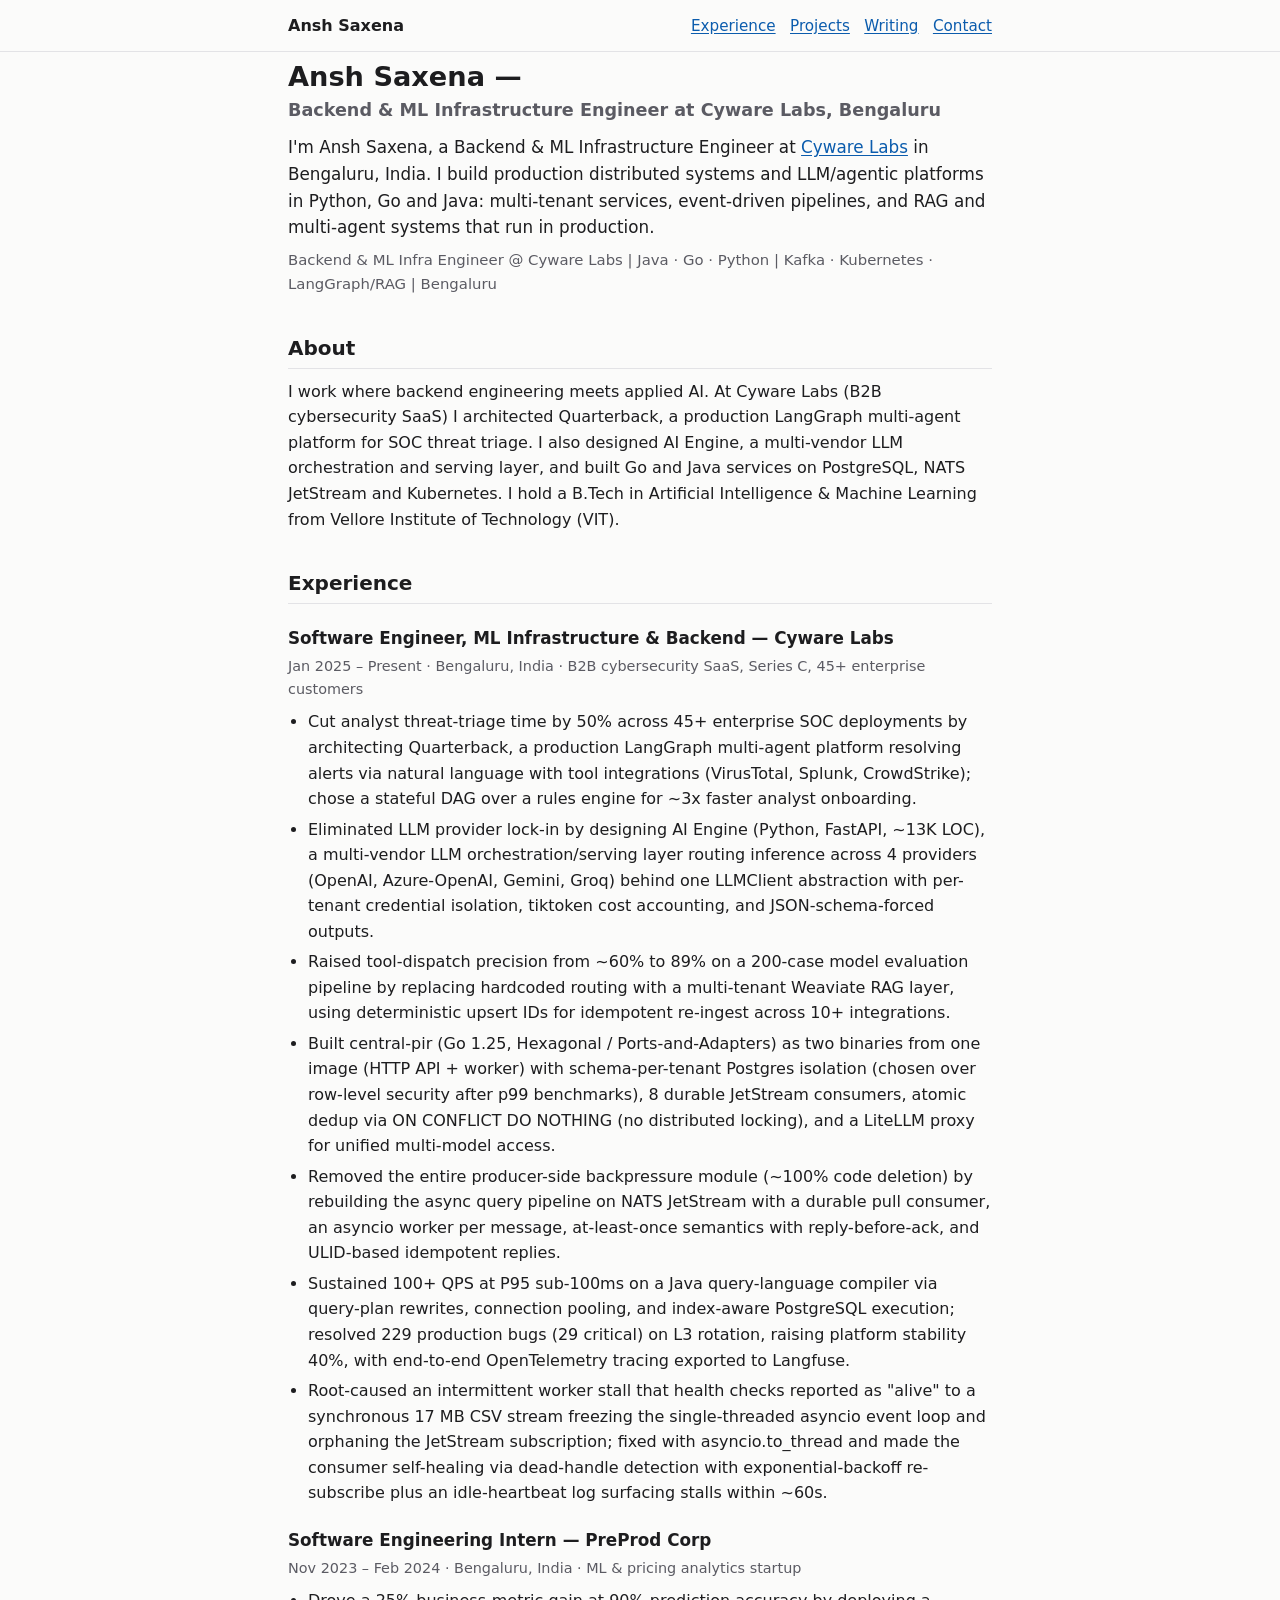
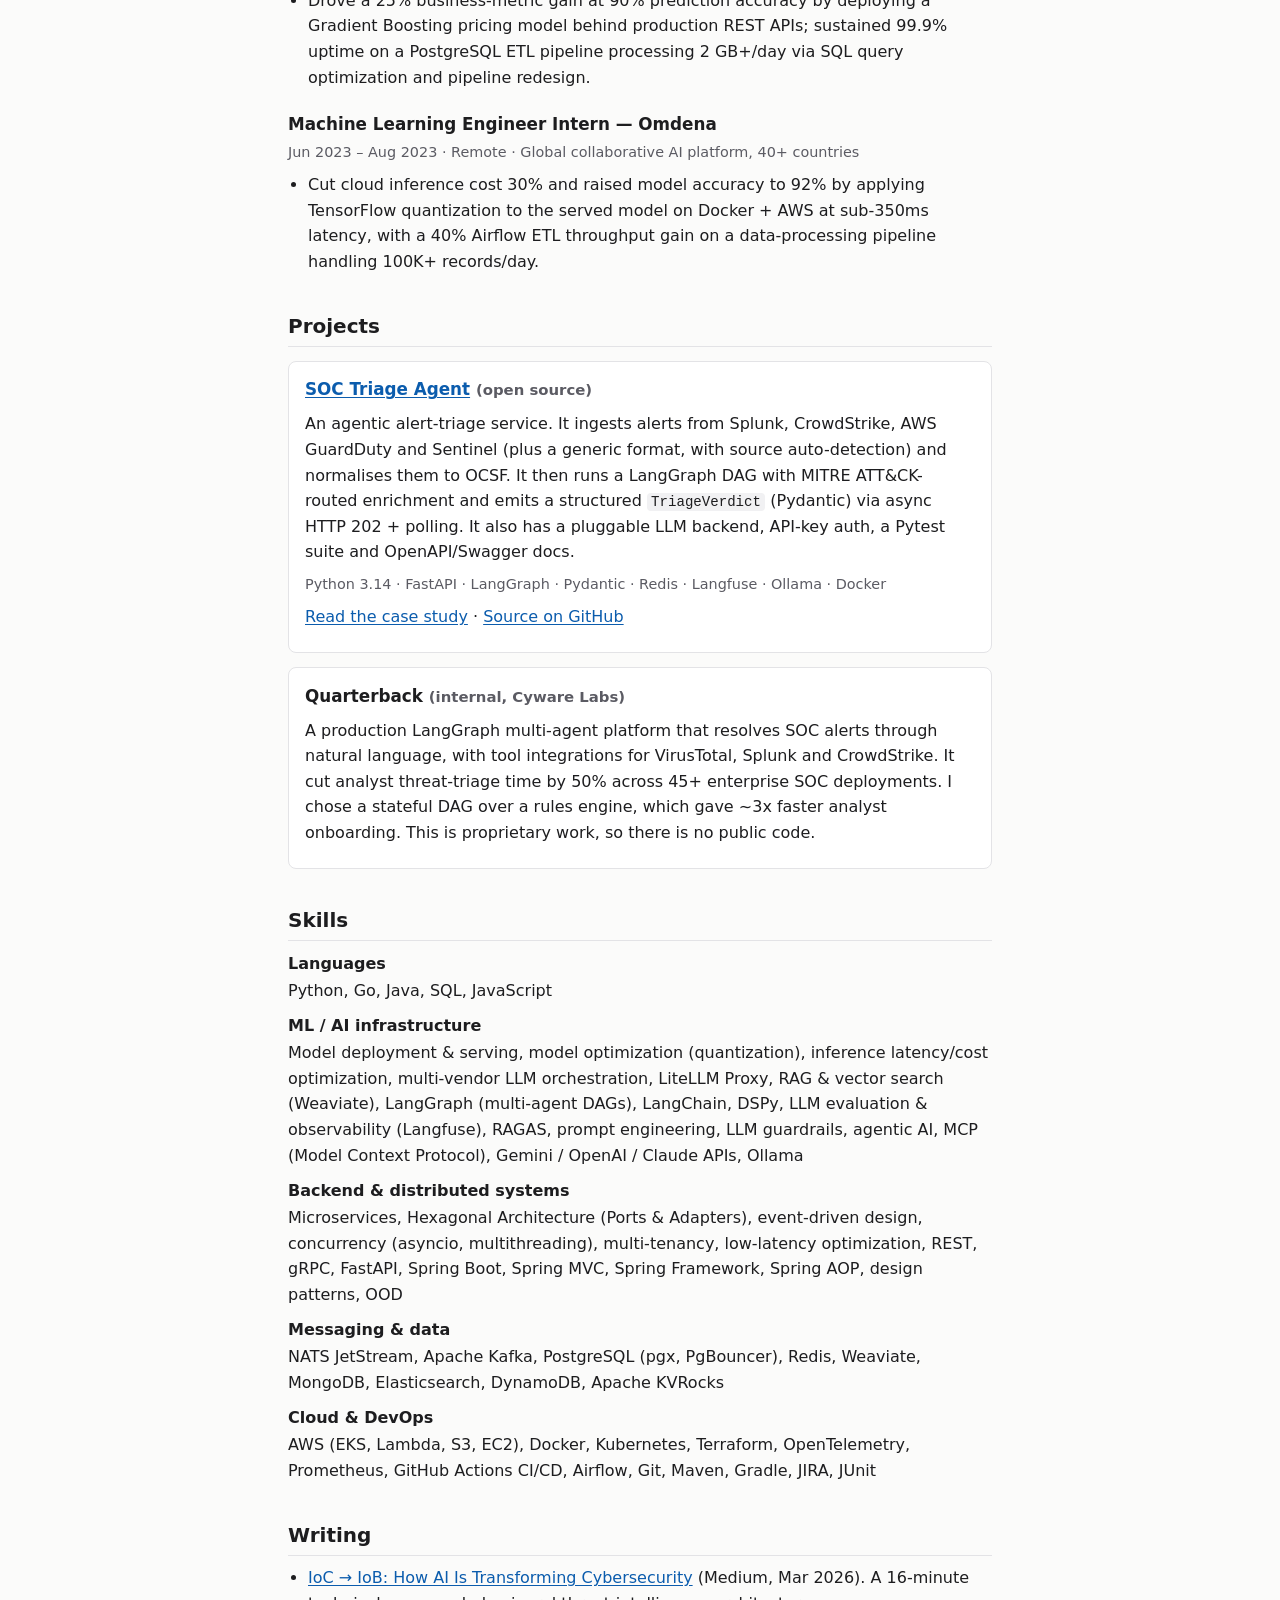
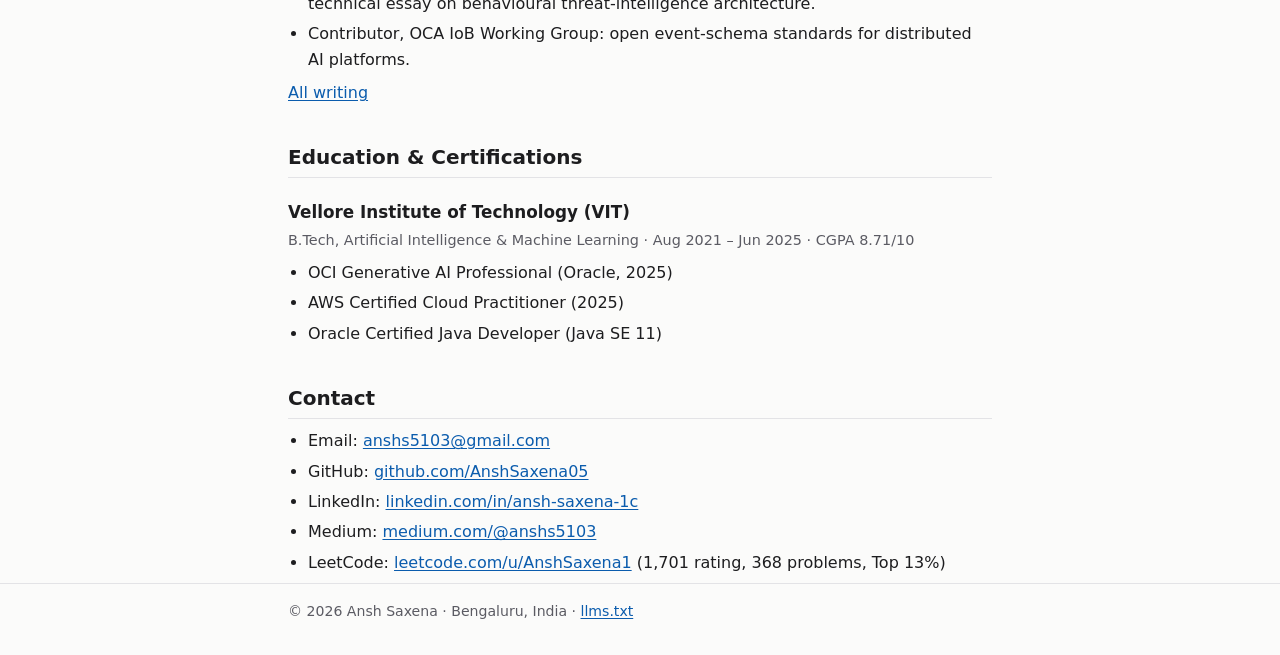
==== index.html @ 64d9f342 "Initial personal site Static site for https://anshsaxena05.github.io (no build step).  Co-Authored-B" ====
<!doctype html>
<html lang="en">
<head>
<meta charset="utf-8">
<meta name="viewport" content="width=device-width, initial-scale=1">
<title>Ansh Saxena — Backend &amp; ML Infrastructure Engineer at Cyware Labs, Bengaluru</title>
<meta name="description" content="Ansh Saxena is a Backend &amp; ML Infrastructure Engineer at Cyware Labs in Bengaluru, India, building LangGraph multi-agent systems, LLM orchestration and distributed backends in Python, Go and Java.">
<meta name="author" content="Ansh Saxena">
<link rel="canonical" href="https://anshsaxena05.github.io/">
<link rel="icon" href="favicon.svg" type="image/svg+xml">
<link rel="stylesheet" href="style.css">
<meta property="og:type" content="profile">
<meta property="og:site_name" content="Ansh Saxena">
<meta property="og:title" content="Ansh Saxena — Backend &amp; ML Infrastructure Engineer at Cyware Labs, Bengaluru">
<meta property="og:description" content="Backend &amp; ML Infra Engineer @ Cyware Labs | Java · Go · Python | Kafka · Kubernetes · LangGraph/RAG | Bengaluru">
<meta property="og:url" content="https://anshsaxena05.github.io/">
<meta property="og:locale" content="en_IN">
<meta property="profile:first_name" content="Ansh">
<meta property="profile:last_name" content="Saxena">
<meta name="twitter:card" content="summary">
<meta name="twitter:title" content="Ansh Saxena — Backend &amp; ML Infrastructure Engineer at Cyware Labs, Bengaluru">
<meta name="twitter:description" content="Backend &amp; ML Infra Engineer @ Cyware Labs | Java · Go · Python | Kafka · Kubernetes · LangGraph/RAG | Bengaluru">
<script type="application/ld+json">
{
  "@context": "https://schema.org",
  "@type": "Person",
  "@id": "https://anshsaxena05.github.io/#person",
  "name": "Ansh Saxena",
  "givenName": "Ansh",
  "familyName": "Saxena",
  "jobTitle": "Software Engineer, ML Infrastructure & Backend",
  "description": "Backend & ML Infra Engineer @ Cyware Labs | Java · Go · Python | Kafka · Kubernetes · LangGraph/RAG | Bengaluru",
  "worksFor": {
    "@type": "Organization",
    "name": "Cyware Labs",
    "url": "https://cyware.com"
  },
  "address": {
    "@type": "PostalAddress",
    "addressLocality": "Bengaluru",
    "addressCountry": "IN"
  },
  "alumniOf": {
    "@type": "CollegeOrUniversity",
    "name": "Vellore Institute of Technology"
  },
  "url": "https://anshsaxena05.github.io/",
  "email": "mailto:anshs5103@gmail.com",
  "knowsAbout": [
    "Backend engineering",
    "Distributed systems",
    "ML infrastructure",
    "LLM orchestration",
    "LangGraph",
    "LangChain",
    "Retrieval-augmented generation (RAG)",
    "Weaviate",
    "Multi-agent systems",
    "Python",
    "Go",
    "Java",
    "FastAPI",
    "Spring Boot",
    "Apache Kafka",
    "NATS JetStream",
    "PostgreSQL",
    "Redis",
    "Kubernetes",
    "AWS",
    "OpenTelemetry"
  ],
  "sameAs": [
    "https://github.com/AnshSaxena05",
    "https://www.linkedin.com/in/ansh-saxena-1c",
    "https://medium.com/@anshs5103",
    "https://leetcode.com/u/AnshSaxena1/"
  ]
}
</script>
</head>
<body>
<header class="site"><div class="wrap">
  <a class="home" href="./">Ansh Saxena</a>
  <nav><a href="#experience">Experience</a><a href="#projects">Projects</a><a href="writing/">Writing</a><a href="#contact">Contact</a></nav>
</div></header>
<main class="wrap">

<h1>Ansh Saxena — <span class="role">Backend &amp; ML Infrastructure Engineer at Cyware Labs, Bengaluru</span></h1>
<p class="lede">I'm Ansh Saxena, a Backend &amp; ML Infrastructure Engineer at <a href="https://cyware.com">Cyware Labs</a> in Bengaluru, India. I build production distributed systems and LLM/agentic platforms in Python, Go and Java: multi-tenant services, event-driven pipelines, and RAG and multi-agent systems that run in production.</p>
<p class="tag">Backend &amp; ML Infra Engineer @ Cyware Labs | Java · Go · Python | Kafka · Kubernetes · LangGraph/RAG | Bengaluru</p>

<section id="about">
<h2>About</h2>
<p>I work where backend engineering meets applied AI. At Cyware Labs (B2B cybersecurity SaaS) I architected Quarterback, a production LangGraph multi-agent platform for SOC threat triage. I also designed AI Engine, a multi-vendor LLM orchestration and serving layer, and built Go and Java services on PostgreSQL, NATS JetStream and Kubernetes. I hold a B.Tech in Artificial Intelligence &amp; Machine Learning from Vellore Institute of Technology (VIT).</p>
</section>

<section id="experience">
<h2>Experience</h2>

<h3>Software Engineer, ML Infrastructure &amp; Backend — Cyware Labs</h3>
<p class="meta">Jan 2025 – Present · Bengaluru, India · B2B cybersecurity SaaS, Series C, 45+ enterprise customers</p>
<ul>
<li>Cut analyst threat-triage time by 50% across 45+ enterprise SOC deployments by architecting Quarterback, a production LangGraph multi-agent platform resolving alerts via natural language with tool integrations (VirusTotal, Splunk, CrowdStrike); chose a stateful DAG over a rules engine for ~3x faster analyst onboarding.</li>
<li>Eliminated LLM provider lock-in by designing AI Engine (Python, FastAPI, ~13K LOC), a multi-vendor LLM orchestration/serving layer routing inference across 4 providers (OpenAI, Azure-OpenAI, Gemini, Groq) behind one LLMClient abstraction with per-tenant credential isolation, tiktoken cost accounting, and JSON-schema-forced outputs.</li>
<li>Raised tool-dispatch precision from ~60% to 89% on a 200-case model evaluation pipeline by replacing hardcoded routing with a multi-tenant Weaviate RAG layer, using deterministic upsert IDs for idempotent re-ingest across 10+ integrations.</li>
<li>Built central-pir (Go 1.25, Hexagonal / Ports-and-Adapters) as two binaries from one image (HTTP API + worker) with schema-per-tenant Postgres isolation (chosen over row-level security after p99 benchmarks), 8 durable JetStream consumers, atomic dedup via ON CONFLICT DO NOTHING (no distributed locking), and a LiteLLM proxy for unified multi-model access.</li>
<li>Removed the entire producer-side backpressure module (~100% code deletion) by rebuilding the async query pipeline on NATS JetStream with a durable pull consumer, an asyncio worker per message, at-least-once semantics with reply-before-ack, and ULID-based idempotent replies.</li>
<li>Sustained 100+ QPS at P95 sub-100ms on a Java query-language compiler via query-plan rewrites, connection pooling, and index-aware PostgreSQL execution; resolved 229 production bugs (29 critical) on L3 rotation, raising platform stability 40%, with end-to-end OpenTelemetry tracing exported to Langfuse.</li>
<li>Root-caused an intermittent worker stall that health checks reported as "alive" to a synchronous 17 MB CSV stream freezing the single-threaded asyncio event loop and orphaning the JetStream subscription; fixed with asyncio.to_thread and made the consumer self-healing via dead-handle detection with exponential-backoff re-subscribe plus an idle-heartbeat log surfacing stalls within ~60s.</li>
</ul>

<h3>Software Engineering Intern — PreProd Corp</h3>
<p class="meta">Nov 2023 – Feb 2024 · Bengaluru, India · ML &amp; pricing analytics startup</p>
<ul>
<li>Drove a 25% business-metric gain at 90% prediction accuracy by deploying a Gradient Boosting pricing model behind production REST APIs; sustained 99.9% uptime on a PostgreSQL ETL pipeline processing 2 GB+/day via SQL query optimization and pipeline redesign.</li>
</ul>

<h3>Machine Learning Engineer Intern — Omdena</h3>
<p class="meta">Jun 2023 – Aug 2023 · Remote · Global collaborative AI platform, 40+ countries</p>
<ul>
<li>Cut cloud inference cost 30% and raised model accuracy to 92% by applying TensorFlow quantization to the served model on Docker + AWS at sub-350ms latency, with a 40% Airflow ETL throughput gain on a data-processing pipeline handling 100K+ records/day.</li>
</ul>
</section>

<section id="projects">
<h2>Projects</h2>

<div class="card">
<h3><a href="projects/soc-triage-agent.html">SOC Triage Agent</a> <span class="tag">(open source)</span></h3>
<p>An agentic alert-triage service. It ingests alerts from Splunk, CrowdStrike, AWS GuardDuty and Sentinel (plus a generic format, with source auto-detection) and normalises them to OCSF. It then runs a LangGraph DAG with MITRE ATT&amp;CK-routed enrichment and emits a structured <code>TriageVerdict</code> (Pydantic) via async HTTP 202 + polling. It also has a pluggable LLM backend, API-key auth, a Pytest suite and OpenAPI/Swagger docs.</p>
<p class="meta">Python 3.14 · FastAPI · LangGraph · Pydantic · Redis · Langfuse · Ollama · Docker</p>
<p><a href="projects/soc-triage-agent.html">Read the case study</a> · <a href="https://github.com/AnshSaxena05/cyberSecurity_alert_triage">Source on GitHub</a></p>
</div>

<div class="card">
<h3>Quarterback <span class="tag">(internal, Cyware Labs)</span></h3>
<p>A production LangGraph multi-agent platform that resolves SOC alerts through natural language, with tool integrations for VirusTotal, Splunk and CrowdStrike. It cut analyst threat-triage time by 50% across 45+ enterprise SOC deployments. I chose a stateful DAG over a rules engine, which gave ~3x faster analyst onboarding. This is proprietary work, so there is no public code.</p>
</div>
</section>

<section id="skills">
<h2>Skills</h2>
<dl class="skills">
<dt>Languages</dt><dd>Python, Go, Java, SQL, JavaScript</dd>
<dt>ML / AI infrastructure</dt><dd>Model deployment &amp; serving, model optimization (quantization), inference latency/cost optimization, multi-vendor LLM orchestration, LiteLLM Proxy, RAG &amp; vector search (Weaviate), LangGraph (multi-agent DAGs), LangChain, DSPy, LLM evaluation &amp; observability (Langfuse), RAGAS, prompt engineering, LLM guardrails, agentic AI, MCP (Model Context Protocol), Gemini / OpenAI / Claude APIs, Ollama</dd>
<dt>Backend &amp; distributed systems</dt><dd>Microservices, Hexagonal Architecture (Ports &amp; Adapters), event-driven design, concurrency (asyncio, multithreading), multi-tenancy, low-latency optimization, REST, gRPC, FastAPI, Spring Boot, Spring MVC, Spring Framework, Spring AOP, design patterns, OOD</dd>
<dt>Messaging &amp; data</dt><dd>NATS JetStream, Apache Kafka, PostgreSQL (pgx, PgBouncer), Redis, Weaviate, MongoDB, Elasticsearch, DynamoDB, Apache KVRocks</dd>
<dt>Cloud &amp; DevOps</dt><dd>AWS (EKS, Lambda, S3, EC2), Docker, Kubernetes, Terraform, OpenTelemetry, Prometheus, GitHub Actions CI/CD, Airflow, Git, Maven, Gradle, JIRA, JUnit</dd>
</dl>
</section>

<section id="writing">
<h2>Writing</h2>
<ul>
<li><a href="https://medium.com/@anshs5103">IoC → IoB: How AI Is Transforming Cybersecurity</a> (Medium, Mar 2026). A 16-minute technical essay on behavioural threat-intelligence architecture.</li>
<li>Contributor, OCA IoB Working Group: open event-schema standards for distributed AI platforms.</li>
</ul>
<p><a href="writing/">All writing</a></p>
</section>

<section id="education">
<h2>Education &amp; Certifications</h2>
<h3>Vellore Institute of Technology (VIT)</h3>
<p class="meta">B.Tech, Artificial Intelligence &amp; Machine Learning · Aug 2021 – Jun 2025 · CGPA 8.71/10</p>
<ul>
<li>OCI Generative AI Professional (Oracle, 2025)</li>
<li>AWS Certified Cloud Practitioner (2025)</li>
<li>Oracle Certified Java Developer (Java SE 11)</li>
</ul>
</section>

<section id="contact">
<h2>Contact</h2>
<ul>
<li>Email: <a href="mailto:anshs5103@gmail.com">anshs5103@gmail.com</a></li>
<li>GitHub: <a href="https://github.com/AnshSaxena05" rel="me">github.com/AnshSaxena05</a></li>
<li>LinkedIn: <a href="https://www.linkedin.com/in/ansh-saxena-1c" rel="me">linkedin.com/in/ansh-saxena-1c</a></li>
<li>Medium: <a href="https://medium.com/@anshs5103" rel="me">medium.com/@anshs5103</a></li>
<li>LeetCode: <a href="https://leetcode.com/u/AnshSaxena1/" rel="me">leetcode.com/u/AnshSaxena1</a> (1,701 rating, 368 problems, Top 13%)</li>
</ul>
</section>

</main>
<footer><div class="wrap">© 2026 Ansh Saxena · Bengaluru, India · <a href="llms.txt">llms.txt</a></div></footer>
</body>
</html>
---- style.css ----
:root{--bg:#fbfbfa;--fg:#1d1d1f;--muted:#5b5b63;--accent:#0b5cad;--line:#e3e3e6;--card:#ffffff;--code:#f1f1f3;color-scheme:light dark}
@media (prefers-color-scheme:dark){:root{--bg:#121316;--fg:#e8e8ea;--muted:#a1a1aa;--accent:#6cb2ff;--line:#2a2b30;--card:#1a1b1f;--code:#22232a}}
*{box-sizing:border-box}
html{-webkit-text-size-adjust:100%}
body{margin:0;overflow-wrap:break-word;background:var(--bg);color:var(--fg);font:16px/1.6 system-ui,-apple-system,"Segoe UI",Roboto,"Helvetica Neue",Arial,sans-serif}
.wrap{max-width:46rem;margin:0 auto;padding:0 1rem}
header.site{border-bottom:1px solid var(--line)}
header.site .wrap{display:flex;flex-wrap:wrap;gap:.25rem 1rem;align-items:baseline;justify-content:space-between;padding-top:.8rem;padding-bottom:.8rem}
header.site a.home{font-weight:700;color:var(--fg);text-decoration:none}
nav a{margin-left:.9rem;font-size:.95rem}
nav a:first-child{margin-left:0}
main{padding:1.5rem 0 2rem}
h1{font-size:1.7rem;line-height:1.25;margin:.5rem 0 .75rem}
h1 .role{display:block;font-size:1.1rem;font-weight:600;color:var(--muted);margin-top:.35rem}
h2{font-size:1.25rem;margin:2.2rem 0 .6rem;padding-bottom:.25rem;border-bottom:1px solid var(--line)}
h3{font-size:1.05rem;margin:1.3rem 0 .2rem}
p,ul,ol{margin:.5rem 0}
ul,ol{padding-left:1.25rem}
li{margin:.3rem 0}
a{color:var(--accent);text-underline-offset:2px}
.lede{font-size:1.05rem}
.tag{color:var(--muted);font-size:.93rem}
.meta{color:var(--muted);font-size:.9rem;margin:0}
.card{background:var(--card);border:1px solid var(--line);border-radius:8px;padding:.9rem 1rem;margin:.9rem 0}
.card h3{margin-top:0}
dl.skills{margin:.5rem 0}
dl.skills dt{font-weight:600;margin-top:.6rem}
dl.skills dd{margin:.1rem 0 0;color:var(--fg)}
code,pre{font-family:ui-monospace,SFMono-Regular,Menlo,Consolas,monospace;font-size:.88em;background:var(--code);border-radius:4px}
code{padding:.05em .3em}
pre{padding:.75rem;overflow-x:auto;line-height:1.4}
pre code{background:none;padding:0}
table{border-collapse:collapse;width:100%;font-size:.93rem;display:block;overflow-x:auto}
th,td{border:1px solid var(--line);padding:.35rem .5rem;text-align:left;vertical-align:top}
footer{border-top:1px solid var(--line);color:var(--muted);font-size:.88rem;padding:1rem 0 2rem}
@media (max-width:480px){h1{font-size:1.45rem}nav a{margin-left:.6rem}}
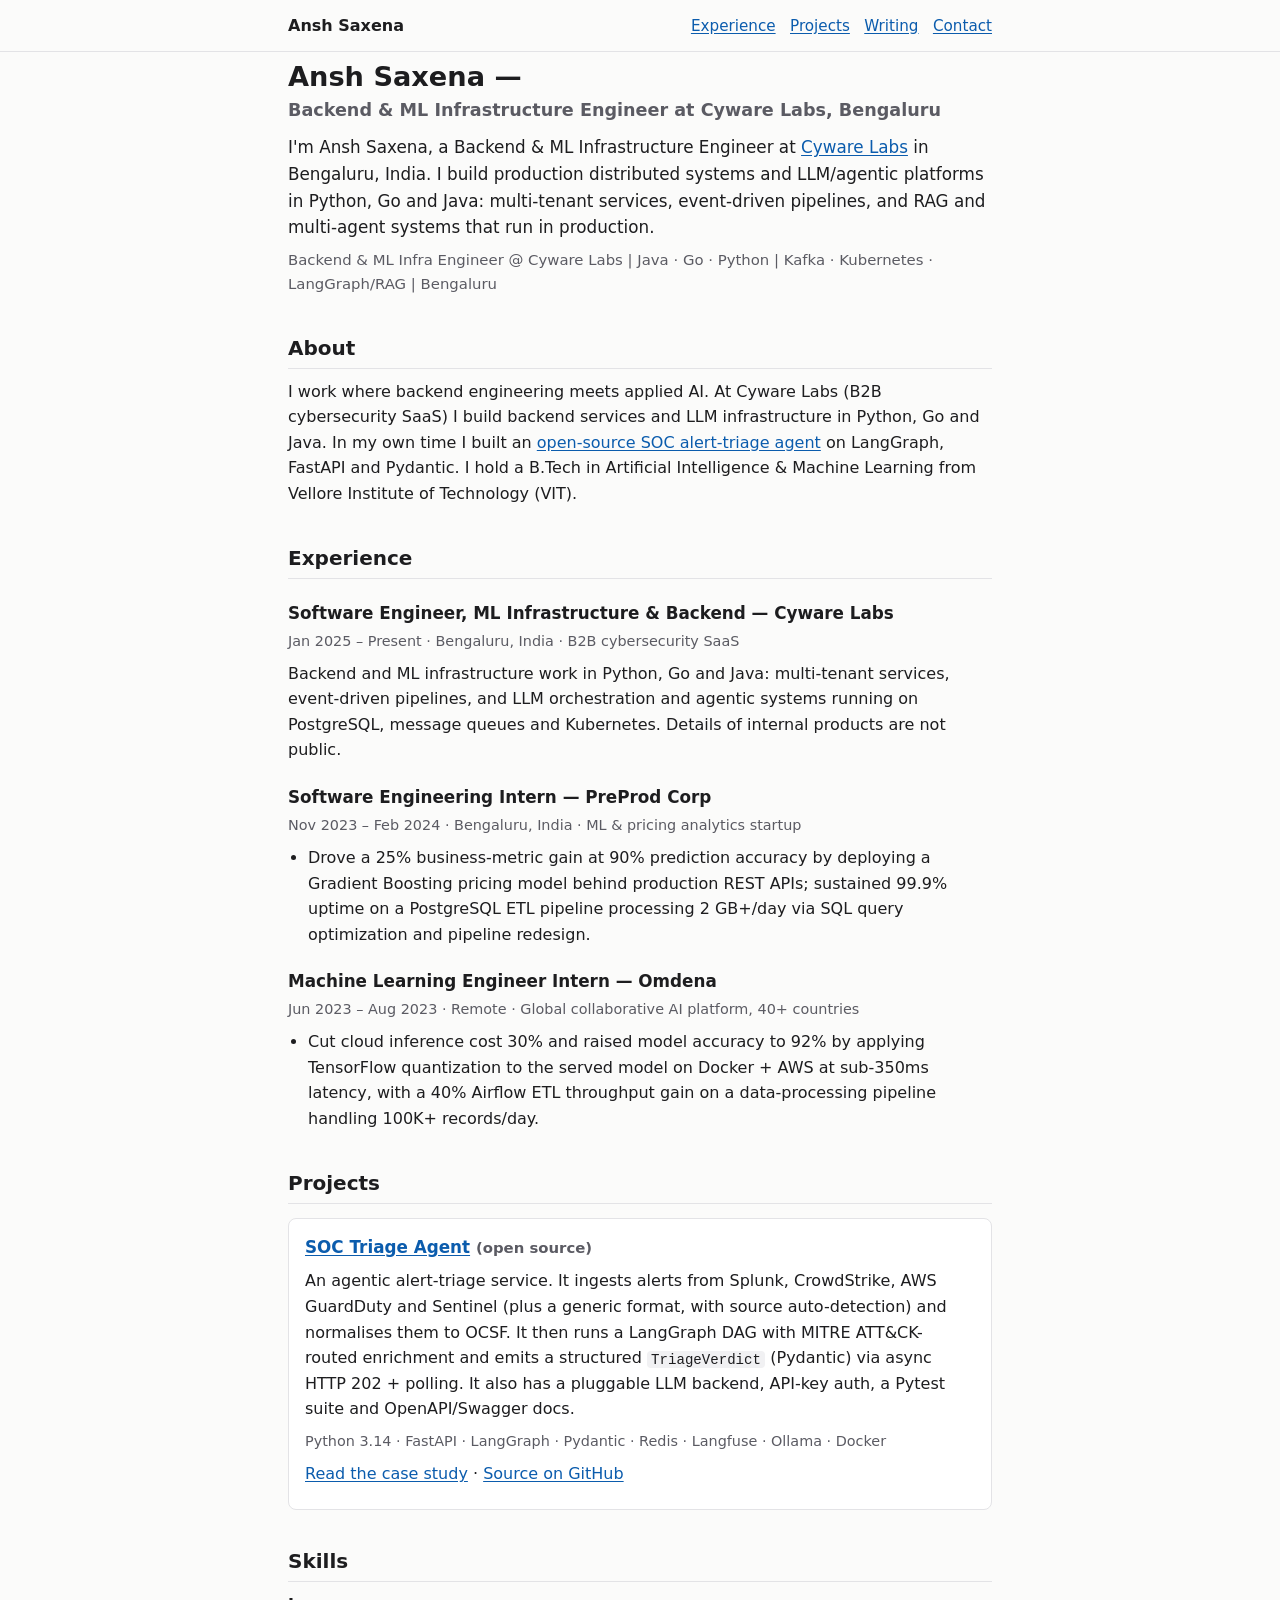
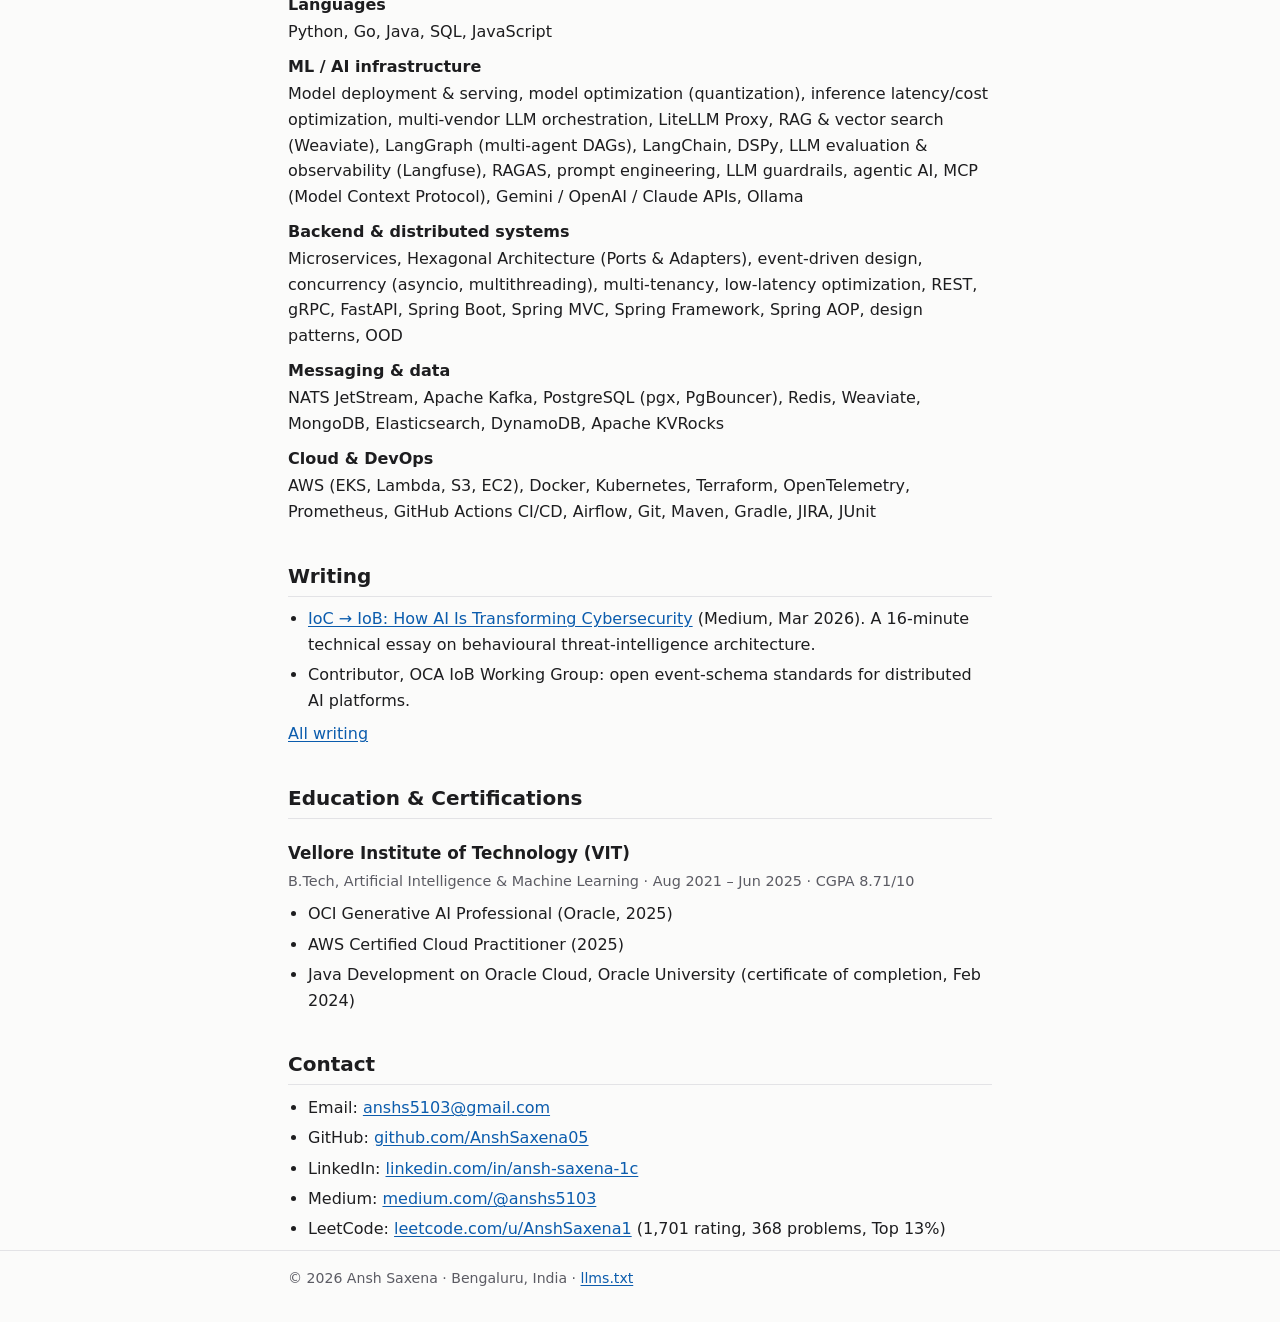
==== commit f6f2a85d: "Remove internal employer project details; correct Oracle course certificate label Co-Authored-By: Cl" ====
--- a/index.html
+++ b/index.html
@@ -91,23 +91,15 @@
 
 <section id="about">
 <h2>About</h2>
-<p>I work where backend engineering meets applied AI. At Cyware Labs (B2B cybersecurity SaaS) I architected Quarterback, a production LangGraph multi-agent platform for SOC threat triage. I also designed AI Engine, a multi-vendor LLM orchestration and serving layer, and built Go and Java services on PostgreSQL, NATS JetStream and Kubernetes. I hold a B.Tech in Artificial Intelligence &amp; Machine Learning from Vellore Institute of Technology (VIT).</p>
+<p>I work where backend engineering meets applied AI. At Cyware Labs (B2B cybersecurity SaaS) I build backend services and LLM infrastructure in Python, Go and Java. In my own time I built an <a href="projects/soc-triage-agent.html">open-source SOC alert-triage agent</a> on LangGraph, FastAPI and Pydantic. I hold a B.Tech in Artificial Intelligence &amp; Machine Learning from Vellore Institute of Technology (VIT).</p>
 </section>
 
 <section id="experience">
 <h2>Experience</h2>
 
 <h3>Software Engineer, ML Infrastructure &amp; Backend — Cyware Labs</h3>
-<p class="meta">Jan 2025 – Present · Bengaluru, India · B2B cybersecurity SaaS, Series C, 45+ enterprise customers</p>
-<ul>
-<li>Cut analyst threat-triage time by 50% across 45+ enterprise SOC deployments by architecting Quarterback, a production LangGraph multi-agent platform resolving alerts via natural language with tool integrations (VirusTotal, Splunk, CrowdStrike); chose a stateful DAG over a rules engine for ~3x faster analyst onboarding.</li>
-<li>Eliminated LLM provider lock-in by designing AI Engine (Python, FastAPI, ~13K LOC), a multi-vendor LLM orchestration/serving layer routing inference across 4 providers (OpenAI, Azure-OpenAI, Gemini, Groq) behind one LLMClient abstraction with per-tenant credential isolation, tiktoken cost accounting, and JSON-schema-forced outputs.</li>
-<li>Raised tool-dispatch precision from ~60% to 89% on a 200-case model evaluation pipeline by replacing hardcoded routing with a multi-tenant Weaviate RAG layer, using deterministic upsert IDs for idempotent re-ingest across 10+ integrations.</li>
-<li>Built central-pir (Go 1.25, Hexagonal / Ports-and-Adapters) as two binaries from one image (HTTP API + worker) with schema-per-tenant Postgres isolation (chosen over row-level security after p99 benchmarks), 8 durable JetStream consumers, atomic dedup via ON CONFLICT DO NOTHING (no distributed locking), and a LiteLLM proxy for unified multi-model access.</li>
-<li>Removed the entire producer-side backpressure module (~100% code deletion) by rebuilding the async query pipeline on NATS JetStream with a durable pull consumer, an asyncio worker per message, at-least-once semantics with reply-before-ack, and ULID-based idempotent replies.</li>
-<li>Sustained 100+ QPS at P95 sub-100ms on a Java query-language compiler via query-plan rewrites, connection pooling, and index-aware PostgreSQL execution; resolved 229 production bugs (29 critical) on L3 rotation, raising platform stability 40%, with end-to-end OpenTelemetry tracing exported to Langfuse.</li>
-<li>Root-caused an intermittent worker stall that health checks reported as "alive" to a synchronous 17 MB CSV stream freezing the single-threaded asyncio event loop and orphaning the JetStream subscription; fixed with asyncio.to_thread and made the consumer self-healing via dead-handle detection with exponential-backoff re-subscribe plus an idle-heartbeat log surfacing stalls within ~60s.</li>
-</ul>
+<p class="meta">Jan 2025 – Present · Bengaluru, India · B2B cybersecurity SaaS</p>
+<p>Backend and ML infrastructure work in Python, Go and Java: multi-tenant services, event-driven pipelines, and LLM orchestration and agentic systems running on PostgreSQL, message queues and Kubernetes. Details of internal products are not public.</p>
 
 <h3>Software Engineering Intern — PreProd Corp</h3>
 <p class="meta">Nov 2023 – Feb 2024 · Bengaluru, India · ML &amp; pricing analytics startup</p>
@@ -130,11 +122,6 @@
 <p>An agentic alert-triage service. It ingests alerts from Splunk, CrowdStrike, AWS GuardDuty and Sentinel (plus a generic format, with source auto-detection) and normalises them to OCSF. It then runs a LangGraph DAG with MITRE ATT&amp;CK-routed enrichment and emits a structured <code>TriageVerdict</code> (Pydantic) via async HTTP 202 + polling. It also has a pluggable LLM backend, API-key auth, a Pytest suite and OpenAPI/Swagger docs.</p>
 <p class="meta">Python 3.14 · FastAPI · LangGraph · Pydantic · Redis · Langfuse · Ollama · Docker</p>
 <p><a href="projects/soc-triage-agent.html">Read the case study</a> · <a href="https://github.com/AnshSaxena05/cyberSecurity_alert_triage">Source on GitHub</a></p>
-</div>
-
-<div class="card">
-<h3>Quarterback <span class="tag">(internal, Cyware Labs)</span></h3>
-<p>A production LangGraph multi-agent platform that resolves SOC alerts through natural language, with tool integrations for VirusTotal, Splunk and CrowdStrike. It cut analyst threat-triage time by 50% across 45+ enterprise SOC deployments. I chose a stateful DAG over a rules engine, which gave ~3x faster analyst onboarding. This is proprietary work, so there is no public code.</p>
 </div>
 </section>
 
@@ -165,7 +152,7 @@
 <ul>
 <li>OCI Generative AI Professional (Oracle, 2025)</li>
 <li>AWS Certified Cloud Practitioner (2025)</li>
-<li>Oracle Certified Java Developer (Java SE 11)</li>
+<li>Java Development on Oracle Cloud, Oracle University (certificate of completion, Feb 2024)</li>
 </ul>
 </section>
 
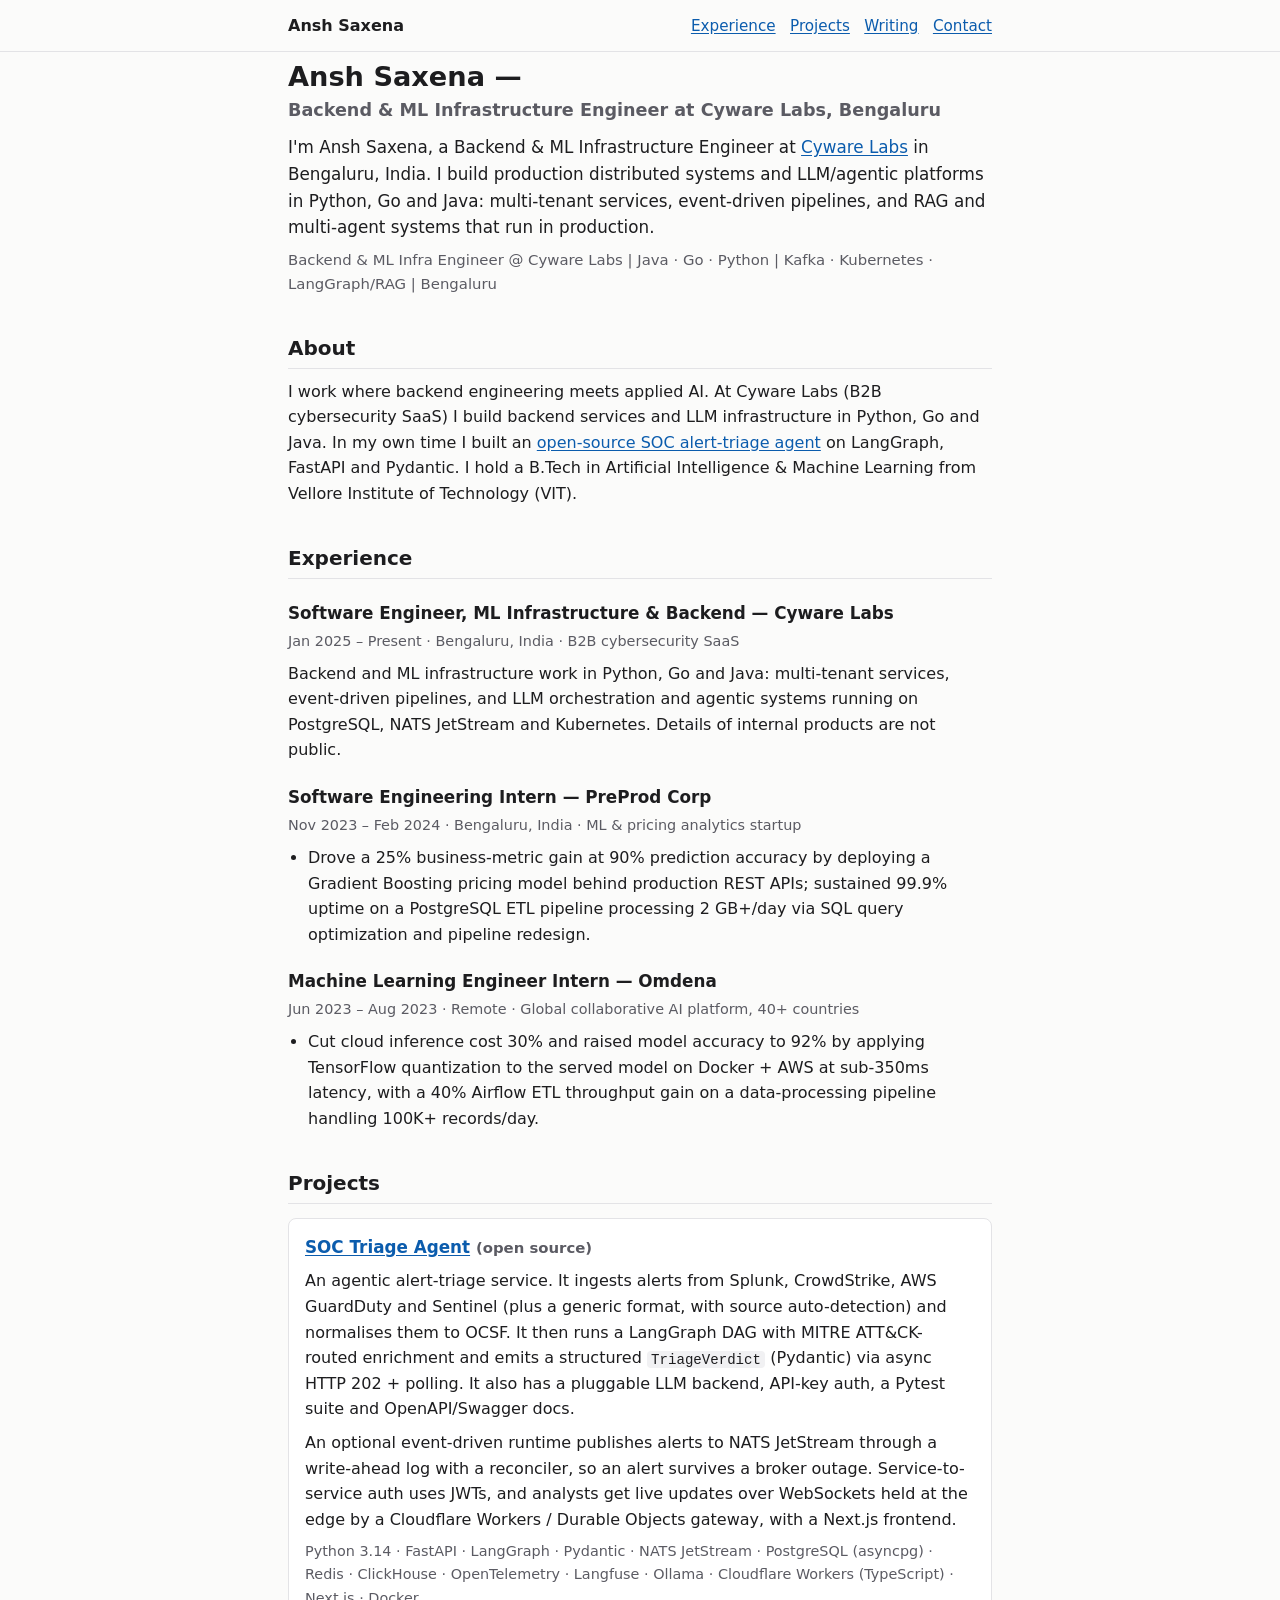
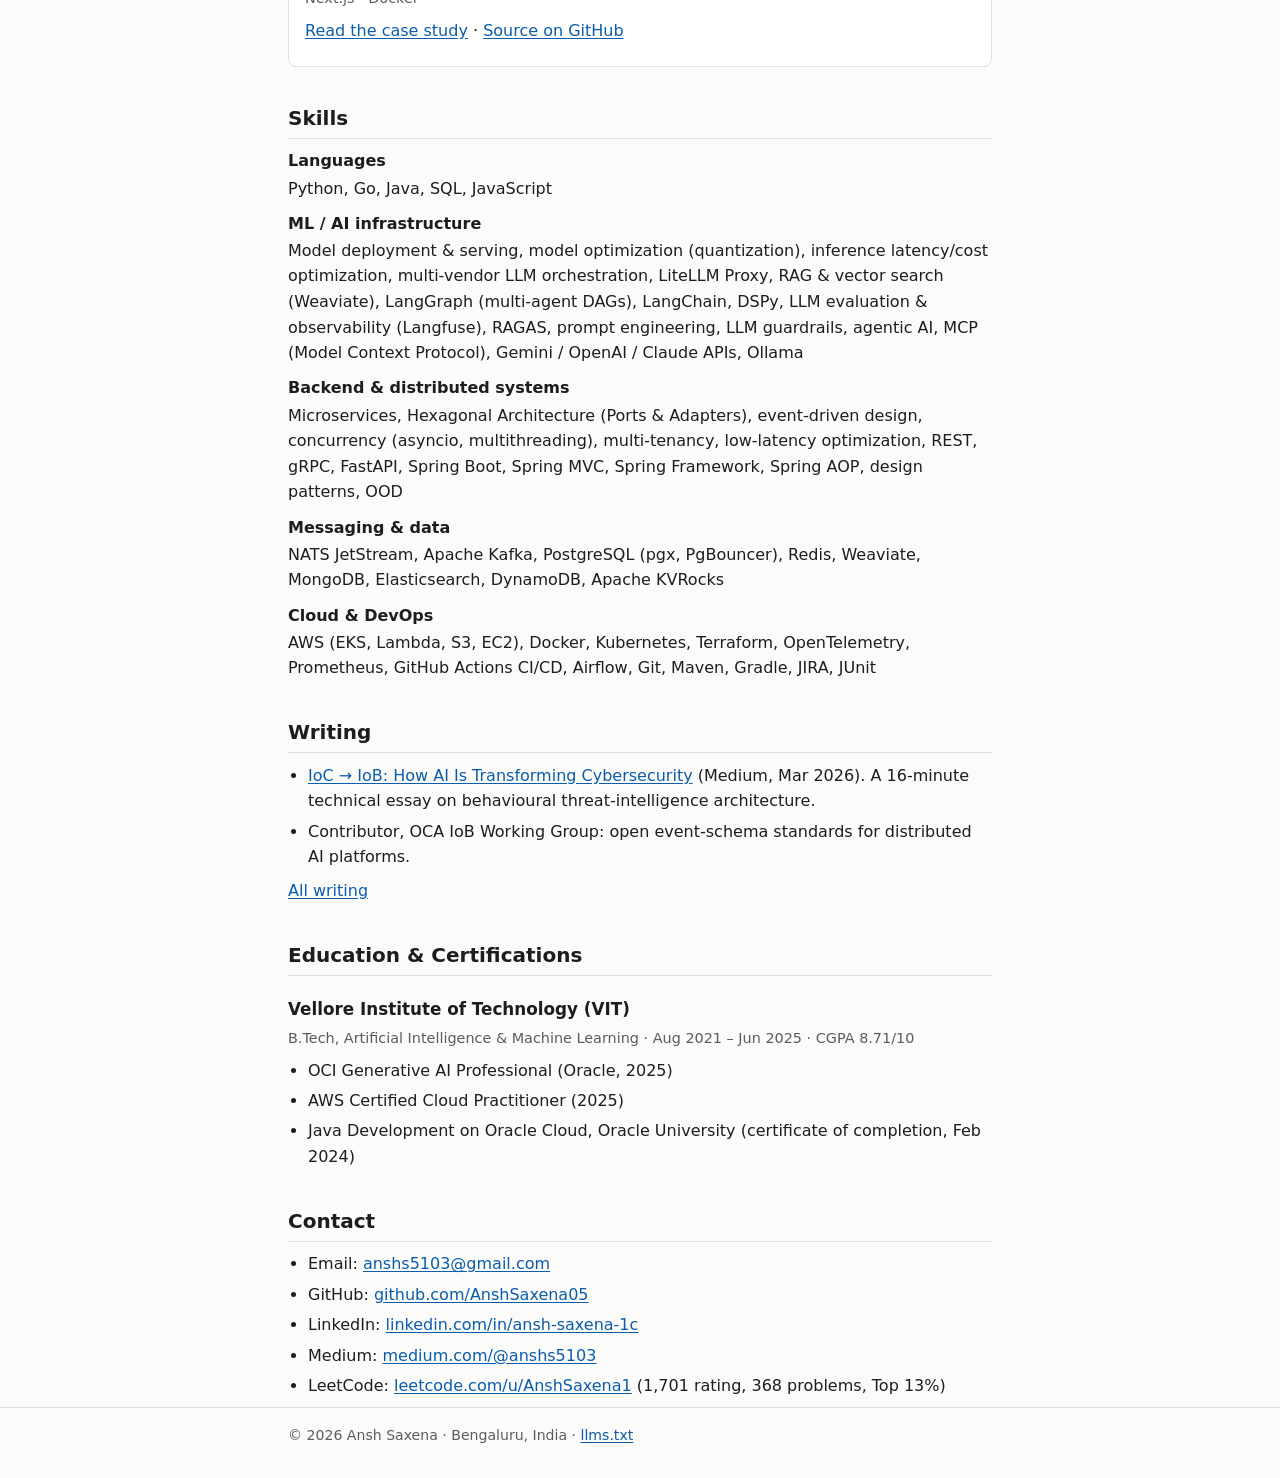
==== commit 4165d5d2: "List the triage agent's full stack (NATS JetStream, PostgreSQL, Cloudflare gateway, Next.js) Co-Auth" ====
--- a/index.html
+++ b/index.html
@@ -99,7 +99,7 @@
 
 <h3>Software Engineer, ML Infrastructure &amp; Backend — Cyware Labs</h3>
 <p class="meta">Jan 2025 – Present · Bengaluru, India · B2B cybersecurity SaaS</p>
-<p>Backend and ML infrastructure work in Python, Go and Java: multi-tenant services, event-driven pipelines, and LLM orchestration and agentic systems running on PostgreSQL, message queues and Kubernetes. Details of internal products are not public.</p>
+<p>Backend and ML infrastructure work in Python, Go and Java: multi-tenant services, event-driven pipelines, and LLM orchestration and agentic systems running on PostgreSQL, NATS JetStream and Kubernetes. Details of internal products are not public.</p>
 
 <h3>Software Engineering Intern — PreProd Corp</h3>
 <p class="meta">Nov 2023 – Feb 2024 · Bengaluru, India · ML &amp; pricing analytics startup</p>
@@ -120,7 +120,8 @@
 <div class="card">
 <h3><a href="projects/soc-triage-agent.html">SOC Triage Agent</a> <span class="tag">(open source)</span></h3>
 <p>An agentic alert-triage service. It ingests alerts from Splunk, CrowdStrike, AWS GuardDuty and Sentinel (plus a generic format, with source auto-detection) and normalises them to OCSF. It then runs a LangGraph DAG with MITRE ATT&amp;CK-routed enrichment and emits a structured <code>TriageVerdict</code> (Pydantic) via async HTTP 202 + polling. It also has a pluggable LLM backend, API-key auth, a Pytest suite and OpenAPI/Swagger docs.</p>
-<p class="meta">Python 3.14 · FastAPI · LangGraph · Pydantic · Redis · Langfuse · Ollama · Docker</p>
+<p>An optional event-driven runtime publishes alerts to NATS JetStream through a write-ahead log with a reconciler, so an alert survives a broker outage. Service-to-service auth uses JWTs, and analysts get live updates over WebSockets held at the edge by a Cloudflare Workers / Durable Objects gateway, with a Next.js frontend.</p>
+<p class="meta">Python 3.14 · FastAPI · LangGraph · Pydantic · NATS JetStream · PostgreSQL (asyncpg) · Redis · ClickHouse · OpenTelemetry · Langfuse · Ollama · Cloudflare Workers (TypeScript) · Next.js · Docker</p>
 <p><a href="projects/soc-triage-agent.html">Read the case study</a> · <a href="https://github.com/AnshSaxena05/cyberSecurity_alert_triage">Source on GitHub</a></p>
 </div>
 </section>
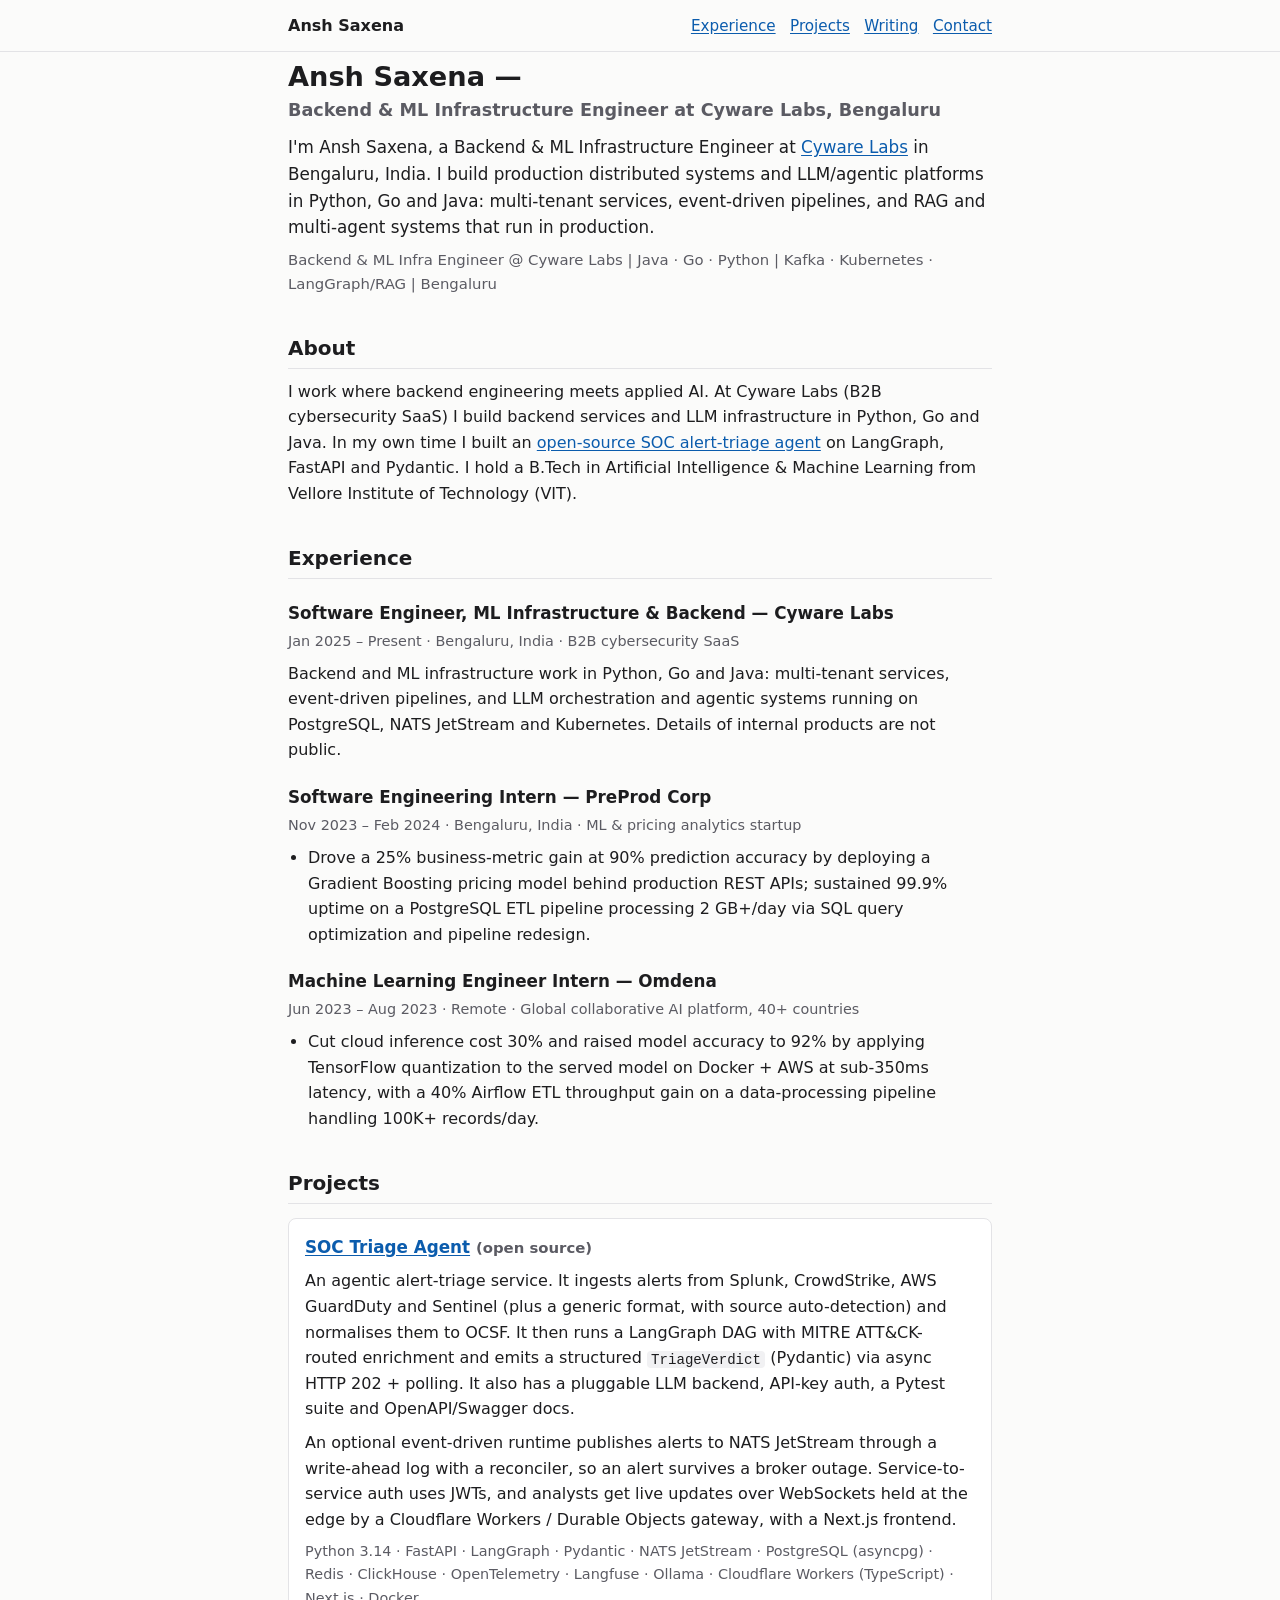
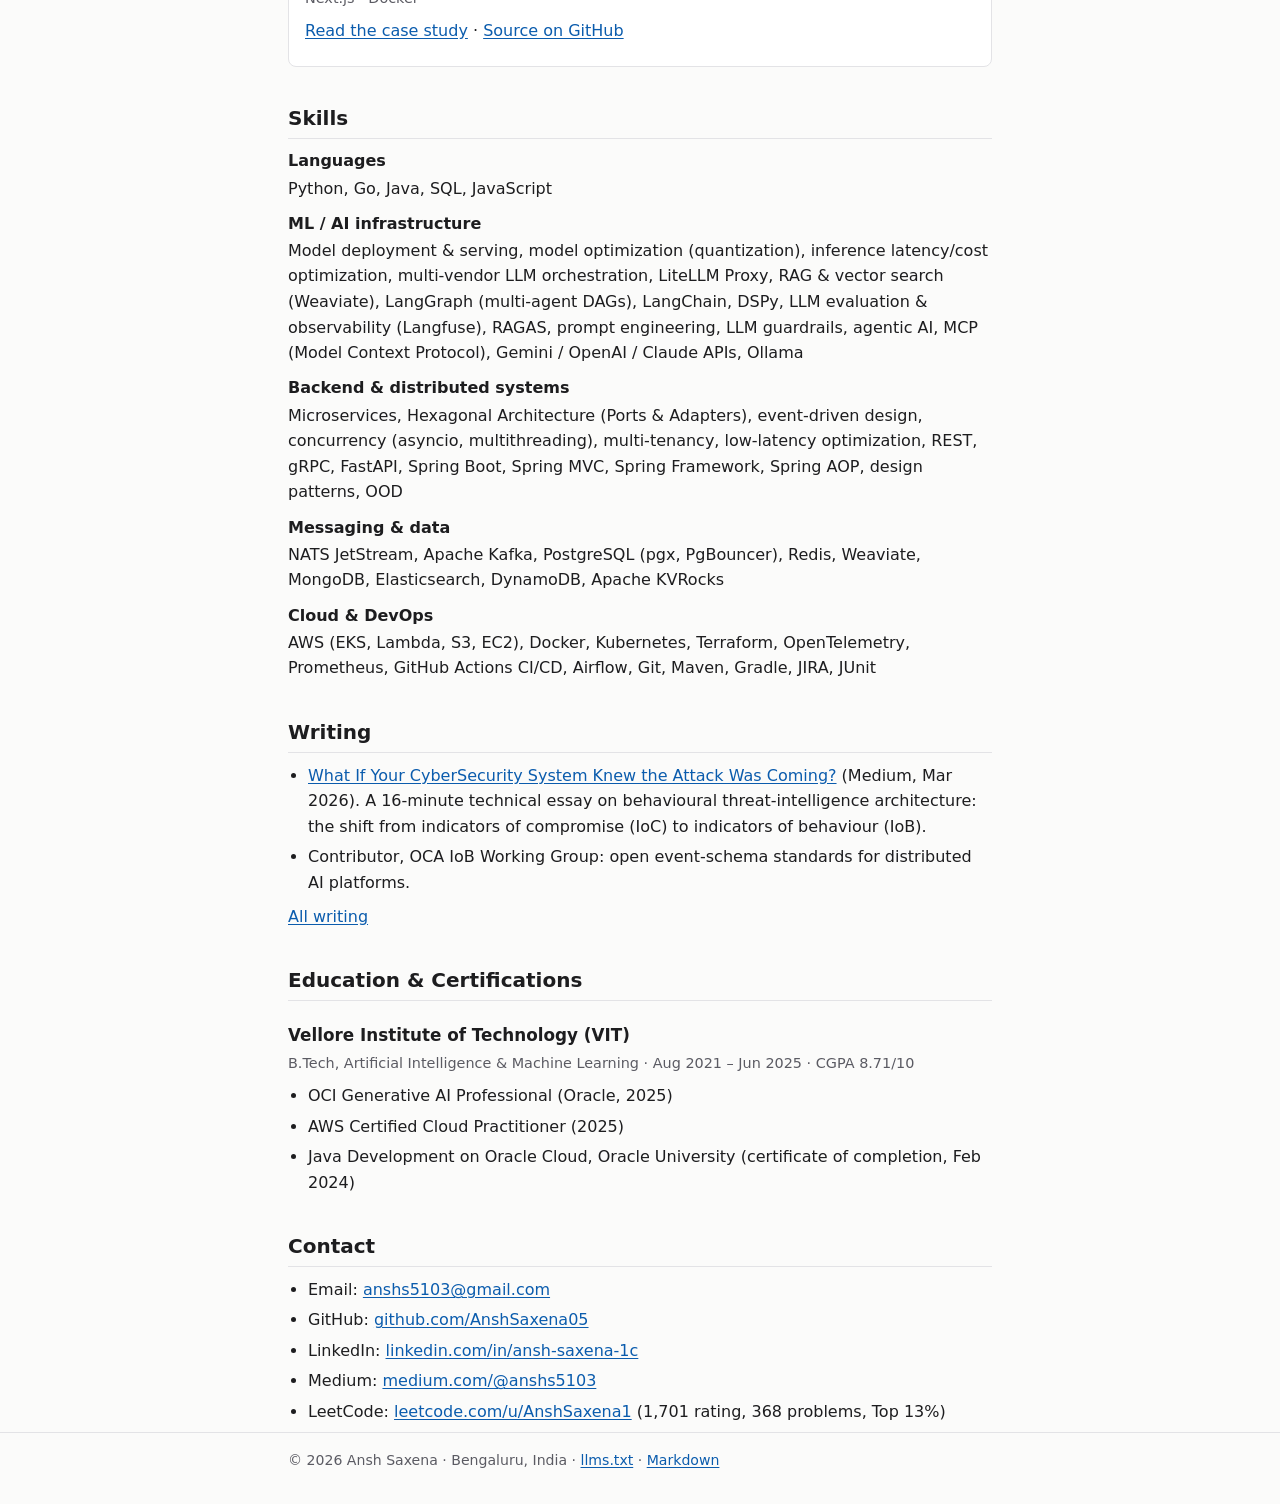
==== commit 219c075e: "Add llms.txt suite, per-page Markdown copies and richer SEO markup - robots.txt: documented root fil" ====
--- a/index.html
+++ b/index.html
@@ -6,74 +6,174 @@
 <title>Ansh Saxena — Backend &amp; ML Infrastructure Engineer at Cyware Labs, Bengaluru</title>
 <meta name="description" content="Ansh Saxena is a Backend &amp; ML Infrastructure Engineer at Cyware Labs in Bengaluru, India, building LangGraph multi-agent systems, LLM orchestration and distributed backends in Python, Go and Java.">
 <meta name="author" content="Ansh Saxena">
+<meta name="robots" content="index, follow, max-image-preview:large, max-snippet:-1">
 <link rel="canonical" href="https://anshsaxena05.github.io/">
+<link rel="alternate" type="text/markdown" href="https://anshsaxena05.github.io/index.html.md" title="Ansh Saxena — Markdown version">
 <link rel="icon" href="favicon.svg" type="image/svg+xml">
+<link rel="apple-touch-icon" href="apple-touch-icon.png">
 <link rel="stylesheet" href="style.css">
+<link rel="me" href="https://github.com/AnshSaxena05">
+<link rel="me" href="https://www.linkedin.com/in/ansh-saxena-1c">
+<link rel="me" href="https://medium.com/@anshs5103">
+<meta name="theme-color" content="#0b5cad">
 <meta property="og:type" content="profile">
 <meta property="og:site_name" content="Ansh Saxena">
 <meta property="og:title" content="Ansh Saxena — Backend &amp; ML Infrastructure Engineer at Cyware Labs, Bengaluru">
 <meta property="og:description" content="Backend &amp; ML Infra Engineer @ Cyware Labs | Java · Go · Python | Kafka · Kubernetes · LangGraph/RAG | Bengaluru">
 <meta property="og:url" content="https://anshsaxena05.github.io/">
 <meta property="og:locale" content="en_IN">
+<meta property="og:image" content="https://anshsaxena05.github.io/og-image.png">
+<meta property="og:image:width" content="1200">
+<meta property="og:image:height" content="630">
+<meta property="og:image:alt" content="Ansh Saxena, Backend &amp; ML Infrastructure Engineer at Cyware Labs, Bengaluru">
 <meta property="profile:first_name" content="Ansh">
 <meta property="profile:last_name" content="Saxena">
-<meta name="twitter:card" content="summary">
+<meta property="profile:username" content="AnshSaxena05">
+<meta name="twitter:card" content="summary_large_image">
 <meta name="twitter:title" content="Ansh Saxena — Backend &amp; ML Infrastructure Engineer at Cyware Labs, Bengaluru">
 <meta name="twitter:description" content="Backend &amp; ML Infra Engineer @ Cyware Labs | Java · Go · Python | Kafka · Kubernetes · LangGraph/RAG | Bengaluru">
+<meta name="twitter:image" content="https://anshsaxena05.github.io/og-image.png">
+<meta name="twitter:image:alt" content="Ansh Saxena, Backend &amp; ML Infrastructure Engineer at Cyware Labs, Bengaluru">
 <script type="application/ld+json">
 {
   "@context": "https://schema.org",
-  "@type": "Person",
-  "@id": "https://anshsaxena05.github.io/#person",
-  "name": "Ansh Saxena",
-  "givenName": "Ansh",
-  "familyName": "Saxena",
-  "jobTitle": "Software Engineer, ML Infrastructure & Backend",
-  "description": "Backend & ML Infra Engineer @ Cyware Labs | Java · Go · Python | Kafka · Kubernetes · LangGraph/RAG | Bengaluru",
-  "worksFor": {
-    "@type": "Organization",
-    "name": "Cyware Labs",
-    "url": "https://cyware.com"
-  },
-  "address": {
-    "@type": "PostalAddress",
-    "addressLocality": "Bengaluru",
-    "addressCountry": "IN"
-  },
-  "alumniOf": {
-    "@type": "CollegeOrUniversity",
-    "name": "Vellore Institute of Technology"
-  },
-  "url": "https://anshsaxena05.github.io/",
-  "email": "mailto:anshs5103@gmail.com",
-  "knowsAbout": [
-    "Backend engineering",
-    "Distributed systems",
-    "ML infrastructure",
-    "LLM orchestration",
-    "LangGraph",
-    "LangChain",
-    "Retrieval-augmented generation (RAG)",
-    "Weaviate",
-    "Multi-agent systems",
-    "Python",
-    "Go",
-    "Java",
-    "FastAPI",
-    "Spring Boot",
-    "Apache Kafka",
-    "NATS JetStream",
-    "PostgreSQL",
-    "Redis",
-    "Kubernetes",
-    "AWS",
-    "OpenTelemetry"
-  ],
-  "sameAs": [
-    "https://github.com/AnshSaxena05",
-    "https://www.linkedin.com/in/ansh-saxena-1c",
-    "https://medium.com/@anshs5103",
-    "https://leetcode.com/u/AnshSaxena1/"
+  "@graph": [
+    {
+      "@type": "WebSite",
+      "@id": "https://anshsaxena05.github.io/#website",
+      "url": "https://anshsaxena05.github.io/",
+      "name": "Ansh Saxena",
+      "alternateName": [
+        "AnshSaxena05",
+        "anshsaxena05.github.io"
+      ],
+      "inLanguage": "en",
+      "publisher": {
+        "@id": "https://anshsaxena05.github.io/#person"
+      }
+    },
+    {
+      "@type": "ProfilePage",
+      "@id": "https://anshsaxena05.github.io/#profilepage",
+      "url": "https://anshsaxena05.github.io/",
+      "name": "Ansh Saxena — Backend & ML Infrastructure Engineer at Cyware Labs, Bengaluru",
+      "isPartOf": {
+        "@id": "https://anshsaxena05.github.io/#website"
+      },
+      "about": {
+        "@id": "https://anshsaxena05.github.io/#person"
+      },
+      "mainEntity": {
+        "@id": "https://anshsaxena05.github.io/#person"
+      },
+      "dateModified": "2026-09-27",
+      "inLanguage": "en",
+      "primaryImageOfPage": {
+        "@type": "ImageObject",
+        "url": "https://anshsaxena05.github.io/og-image.png",
+        "width": 1200,
+        "height": 630
+      }
+    },
+    {
+      "@type": "Person",
+      "@id": "https://anshsaxena05.github.io/#person",
+      "name": "Ansh Saxena",
+      "givenName": "Ansh",
+      "familyName": "Saxena",
+      "alternateName": "AnshSaxena05",
+      "jobTitle": "Software Engineer, ML Infrastructure & Backend",
+      "description": "Backend & ML Infrastructure Engineer at Cyware Labs, Bengaluru. Builds production distributed systems and LLM/agentic platforms in Python, Go and Java.",
+      "worksFor": {
+        "@type": "Organization",
+        "name": "Cyware Labs",
+        "url": "https://cyware.com"
+      },
+      "hasOccupation": {
+        "@type": "Occupation",
+        "name": "Backend & ML Infrastructure Engineer",
+        "occupationLocation": {
+          "@type": "City",
+          "name": "Bengaluru"
+        },
+        "skills": "Python, Go, Java, FastAPI, Spring Boot, LangGraph, RAG, Apache Kafka, NATS JetStream, PostgreSQL, Redis, Kubernetes, AWS"
+      },
+      "address": {
+        "@type": "PostalAddress",
+        "addressLocality": "Bengaluru",
+        "addressRegion": "Karnataka",
+        "addressCountry": "IN"
+      },
+      "alumniOf": {
+        "@type": "CollegeOrUniversity",
+        "name": "Vellore Institute of Technology",
+        "alternateName": "VIT",
+        "url": "https://vit.ac.in"
+      },
+      "hasCredential": [
+        {
+          "@type": "EducationalOccupationalCredential",
+          "name": "B.Tech, Artificial Intelligence & Machine Learning",
+          "credentialCategory": "degree",
+          "recognizedBy": {
+            "@type": "CollegeOrUniversity",
+            "name": "Vellore Institute of Technology"
+          }
+        },
+        {
+          "@type": "EducationalOccupationalCredential",
+          "name": "OCI Generative AI Professional",
+          "credentialCategory": "certification",
+          "recognizedBy": {
+            "@type": "Organization",
+            "name": "Oracle"
+          }
+        },
+        {
+          "@type": "EducationalOccupationalCredential",
+          "name": "AWS Certified Cloud Practitioner",
+          "credentialCategory": "certification",
+          "recognizedBy": {
+            "@type": "Organization",
+            "name": "Amazon Web Services"
+          }
+        }
+      ],
+      "url": "https://anshsaxena05.github.io/",
+      "email": "mailto:anshs5103@gmail.com",
+    "knowsLanguage": "en",
+      "knowsAbout": [
+        "Backend engineering",
+        "Distributed systems",
+        "ML infrastructure",
+        "LLM orchestration",
+        "LangGraph",
+        "LangChain",
+        "Retrieval-augmented generation (RAG)",
+        "Weaviate",
+        "Multi-agent systems",
+        "Python",
+        "Go",
+        "Java",
+        "FastAPI",
+        "Spring Boot",
+        "Apache Kafka",
+        "NATS JetStream",
+        "PostgreSQL",
+        "Redis",
+        "Kubernetes",
+        "AWS",
+        "OpenTelemetry",
+        "Cybersecurity",
+        "SOC alert triage"
+      ],
+      "sameAs": [
+        "https://github.com/AnshSaxena05",
+        "https://www.linkedin.com/in/ansh-saxena-1c",
+        "https://medium.com/@anshs5103",
+        "https://leetcode.com/u/AnshSaxena1/"
+      ]
+    }
   ]
 }
 </script>
@@ -140,7 +240,7 @@
 <section id="writing">
 <h2>Writing</h2>
 <ul>
-<li><a href="https://medium.com/@anshs5103">IoC → IoB: How AI Is Transforming Cybersecurity</a> (Medium, Mar 2026). A 16-minute technical essay on behavioural threat-intelligence architecture.</li>
+<li><a href="https://medium.com/@anshs5103/what-if-your-cybersecurity-system-knew-the-attack-was-coming-f97b82da327d">What If Your CyberSecurity System Knew the Attack Was Coming?</a> (Medium, Mar 2026). A 16-minute technical essay on behavioural threat-intelligence architecture: the shift from indicators of compromise (IoC) to indicators of behaviour (IoB).</li>
 <li>Contributor, OCA IoB Working Group: open event-schema standards for distributed AI platforms.</li>
 </ul>
 <p><a href="writing/">All writing</a></p>
@@ -169,6 +269,6 @@
 </section>
 
 </main>
-<footer><div class="wrap">© 2026 Ansh Saxena · Bengaluru, India · <a href="llms.txt">llms.txt</a></div></footer>
+<footer><div class="wrap">© 2026 Ansh Saxena · Bengaluru, India · <a href="llms.txt">llms.txt</a> · <a href="index.html.md">Markdown</a></div></footer>
 </body>
 </html>
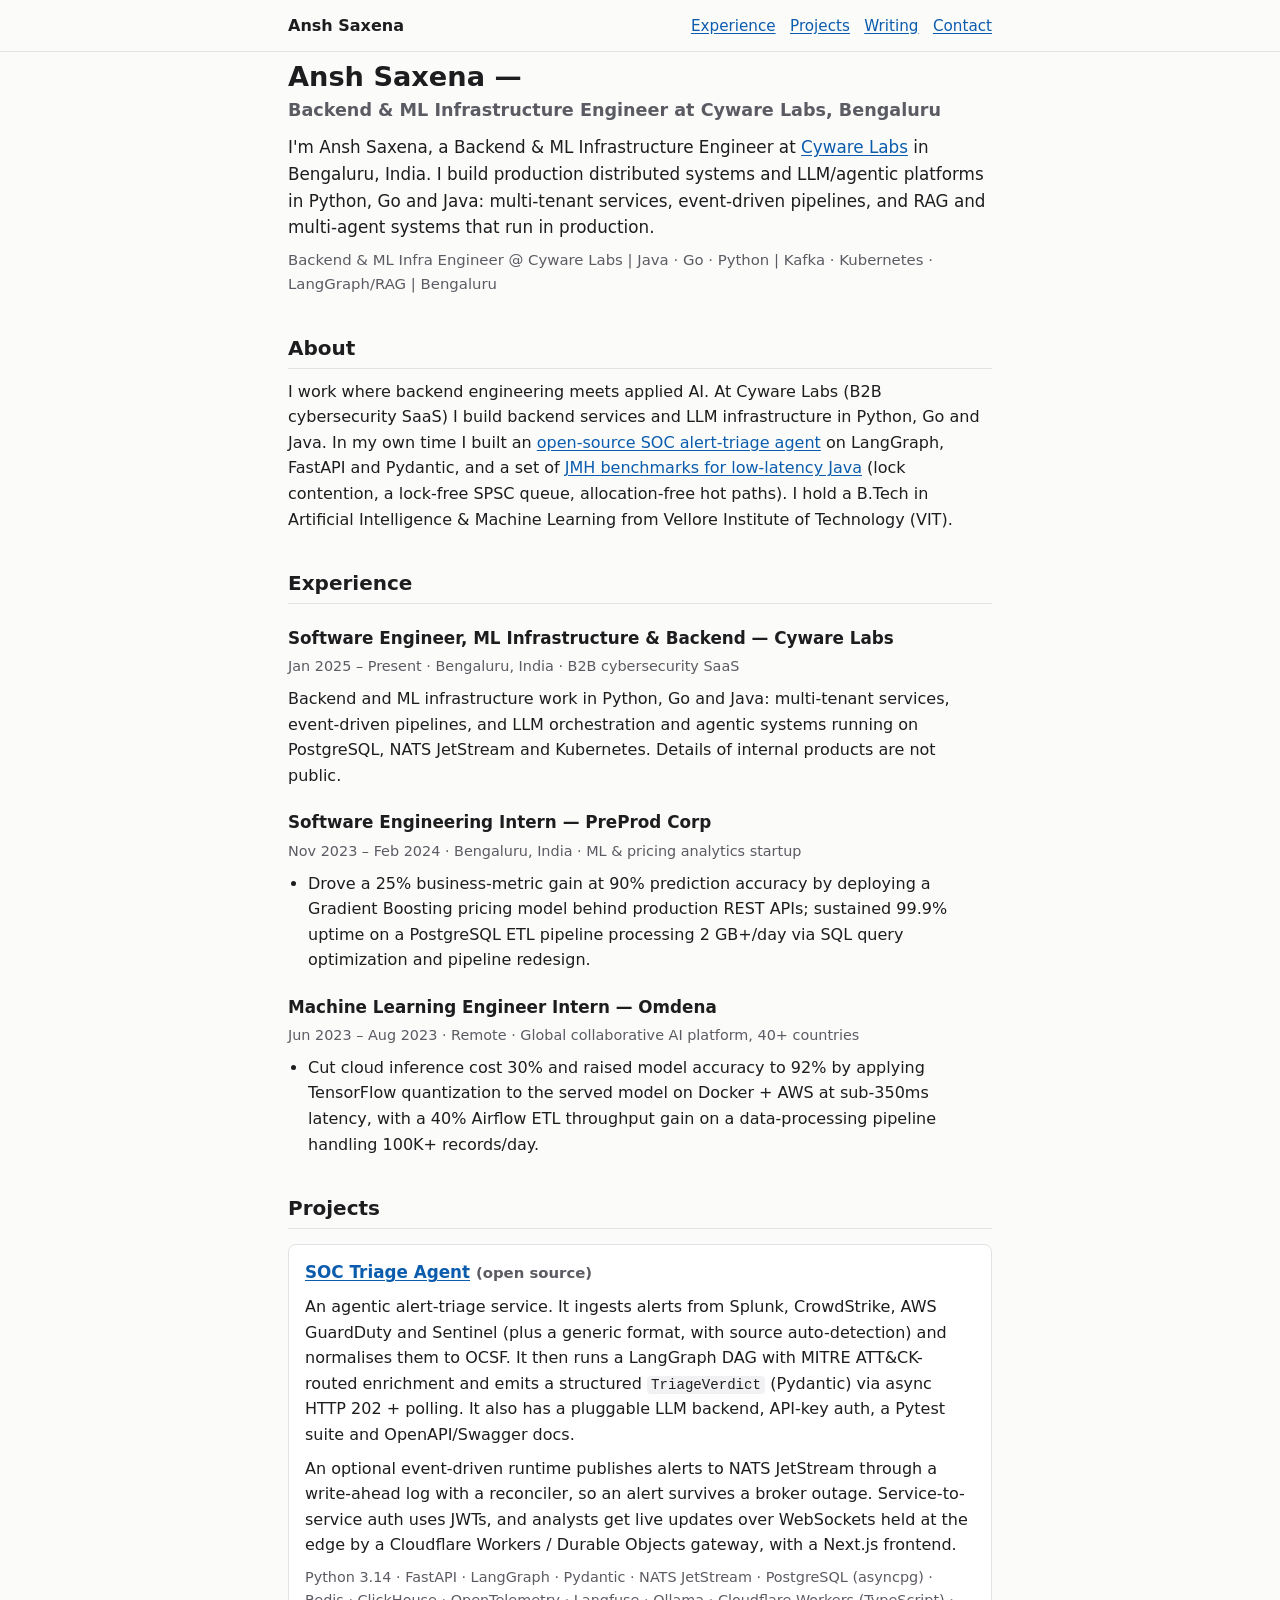
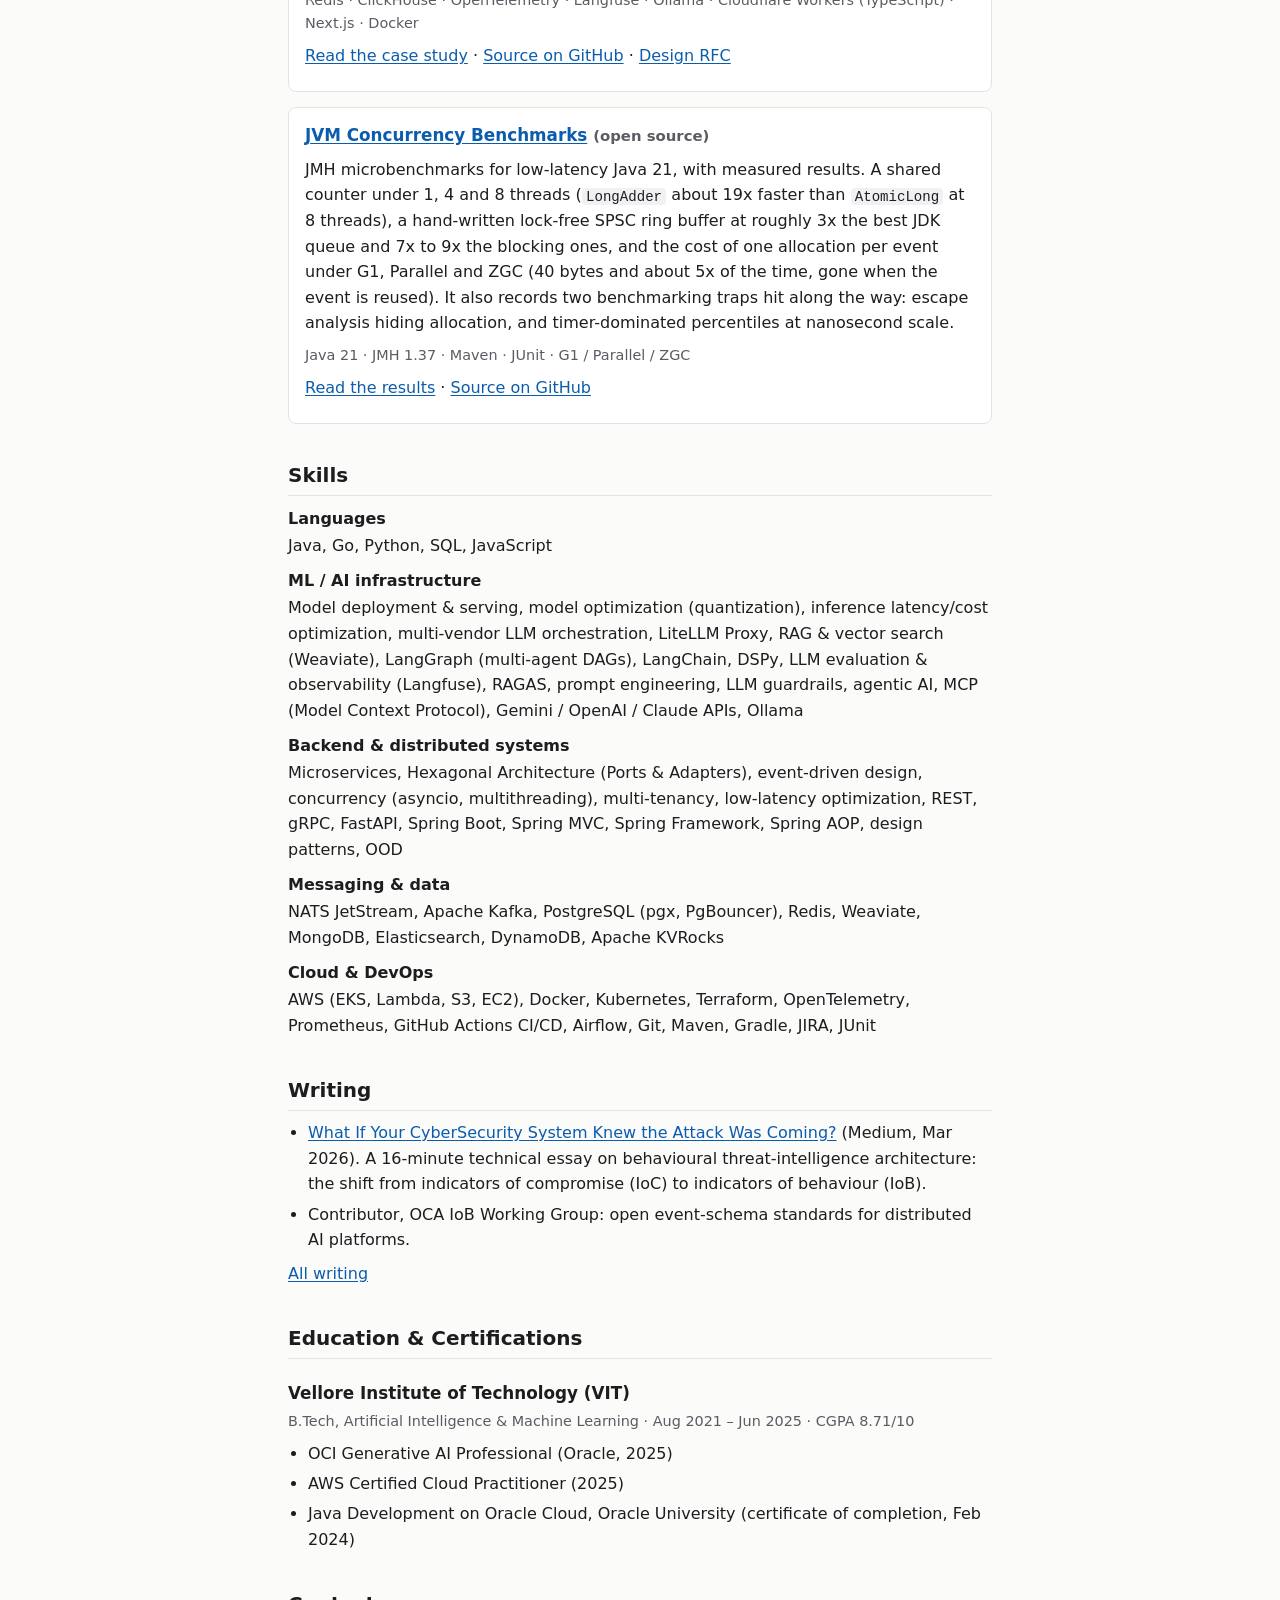
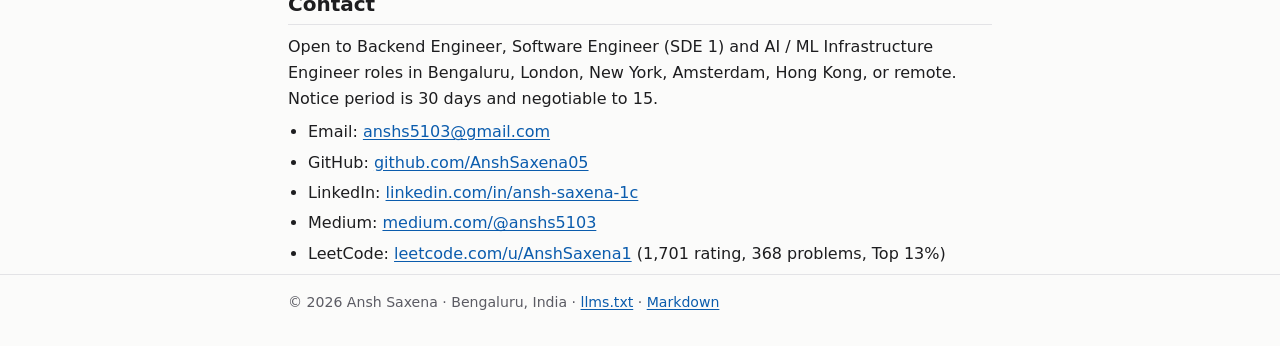
==== commit 8e522355: "Add JVM concurrency benchmarks page, RFC link and availability line New projects/jvm-concurrency-ben" ====
--- a/index.html
+++ b/index.html
@@ -4,7 +4,7 @@
 <meta charset="utf-8">
 <meta name="viewport" content="width=device-width, initial-scale=1">
 <title>Ansh Saxena — Backend &amp; ML Infrastructure Engineer at Cyware Labs, Bengaluru</title>
-<meta name="description" content="Ansh Saxena is a Backend &amp; ML Infrastructure Engineer at Cyware Labs in Bengaluru, India, building LangGraph multi-agent systems, LLM orchestration and distributed backends in Python, Go and Java.">
+<meta name="description" content="Ansh Saxena is a Backend &amp; ML Infrastructure Engineer at Cyware Labs in Bengaluru, India, building distributed systems, LangGraph multi-agent systems and LLM orchestration in Python, Go and Java.">
 <meta name="author" content="Ansh Saxena">
 <meta name="robots" content="index, follow, max-image-preview:large, max-snippet:-1">
 <link rel="canonical" href="https://anshsaxena05.github.io/">
@@ -66,7 +66,7 @@
       "mainEntity": {
         "@id": "https://anshsaxena05.github.io/#person"
       },
-      "dateModified": "2026-09-27",
+      "dateModified": "2026-10-03T19:35:03+05:30",
       "inLanguage": "en",
       "primaryImageOfPage": {
         "@type": "ImageObject",
@@ -96,7 +96,7 @@
           "@type": "City",
           "name": "Bengaluru"
         },
-        "skills": "Python, Go, Java, FastAPI, Spring Boot, LangGraph, RAG, Apache Kafka, NATS JetStream, PostgreSQL, Redis, Kubernetes, AWS"
+        "skills": "Java, Go, Python, Distributed Systems, Microservices, Spring Boot, Apache Kafka, NATS JetStream, PostgreSQL, Redis, Kubernetes, AWS, FastAPI, LangGraph, RAG"
       },
       "address": {
         "@type": "PostalAddress",
@@ -145,6 +145,12 @@
       "knowsAbout": [
         "Backend engineering",
         "Distributed systems",
+        "Low-latency Java",
+        "JVM concurrency",
+        "JMH benchmarking",
+        "Lock-free data structures",
+        "Microservices",
+        "Event-driven architecture",
         "ML infrastructure",
         "LLM orchestration",
         "LangGraph",
@@ -191,7 +197,7 @@
 
 <section id="about">
 <h2>About</h2>
-<p>I work where backend engineering meets applied AI. At Cyware Labs (B2B cybersecurity SaaS) I build backend services and LLM infrastructure in Python, Go and Java. In my own time I built an <a href="projects/soc-triage-agent.html">open-source SOC alert-triage agent</a> on LangGraph, FastAPI and Pydantic. I hold a B.Tech in Artificial Intelligence &amp; Machine Learning from Vellore Institute of Technology (VIT).</p>
+<p>I work where backend engineering meets applied AI. At Cyware Labs (B2B cybersecurity SaaS) I build backend services and LLM infrastructure in Python, Go and Java. In my own time I built an <a href="projects/soc-triage-agent.html">open-source SOC alert-triage agent</a> on LangGraph, FastAPI and Pydantic, and a set of <a href="projects/jvm-concurrency-benchmarks.html">JMH benchmarks for low-latency Java</a> (lock contention, a lock-free SPSC queue, allocation-free hot paths). I hold a B.Tech in Artificial Intelligence &amp; Machine Learning from Vellore Institute of Technology (VIT).</p>
 </section>
 
 <section id="experience">
@@ -222,14 +228,21 @@
 <p>An agentic alert-triage service. It ingests alerts from Splunk, CrowdStrike, AWS GuardDuty and Sentinel (plus a generic format, with source auto-detection) and normalises them to OCSF. It then runs a LangGraph DAG with MITRE ATT&amp;CK-routed enrichment and emits a structured <code>TriageVerdict</code> (Pydantic) via async HTTP 202 + polling. It also has a pluggable LLM backend, API-key auth, a Pytest suite and OpenAPI/Swagger docs.</p>
 <p>An optional event-driven runtime publishes alerts to NATS JetStream through a write-ahead log with a reconciler, so an alert survives a broker outage. Service-to-service auth uses JWTs, and analysts get live updates over WebSockets held at the edge by a Cloudflare Workers / Durable Objects gateway, with a Next.js frontend.</p>
 <p class="meta">Python 3.14 · FastAPI · LangGraph · Pydantic · NATS JetStream · PostgreSQL (asyncpg) · Redis · ClickHouse · OpenTelemetry · Langfuse · Ollama · Cloudflare Workers (TypeScript) · Next.js · Docker</p>
-<p><a href="projects/soc-triage-agent.html">Read the case study</a> · <a href="https://github.com/AnshSaxena05/cyberSecurity_alert_triage">Source on GitHub</a></p>
+<p><a href="projects/soc-triage-agent.html">Read the case study</a> · <a href="https://github.com/AnshSaxena05/cyberSecurity_alert_triage">Source on GitHub</a> · <a href="https://github.com/AnshSaxena05/cyberSecurity_alert_triage/blob/main/docs/rfcs/0001-deterministic-first-triage-and-durable-ingest.md">Design RFC</a></p>
+</div>
+
+<div class="card">
+<h3><a href="projects/jvm-concurrency-benchmarks.html">JVM Concurrency Benchmarks</a> <span class="tag">(open source)</span></h3>
+<p>JMH microbenchmarks for low-latency Java 21, with measured results. A shared counter under 1, 4 and 8 threads (<code>LongAdder</code> about 19x faster than <code>AtomicLong</code> at 8 threads), a hand-written lock-free SPSC ring buffer at roughly 3x the best JDK queue and 7x to 9x the blocking ones, and the cost of one allocation per event under G1, Parallel and ZGC (40 bytes and about 5x of the time, gone when the event is reused). It also records two benchmarking traps hit along the way: escape analysis hiding allocation, and timer-dominated percentiles at nanosecond scale.</p>
+<p class="meta">Java 21 · JMH 1.37 · Maven · JUnit · G1 / Parallel / ZGC</p>
+<p><a href="projects/jvm-concurrency-benchmarks.html">Read the results</a> · <a href="https://github.com/AnshSaxena05/jvm-concurrency-benchmarks">Source on GitHub</a></p>
 </div>
 </section>
 
 <section id="skills">
 <h2>Skills</h2>
 <dl class="skills">
-<dt>Languages</dt><dd>Python, Go, Java, SQL, JavaScript</dd>
+<dt>Languages</dt><dd>Java, Go, Python, SQL, JavaScript</dd>
 <dt>ML / AI infrastructure</dt><dd>Model deployment &amp; serving, model optimization (quantization), inference latency/cost optimization, multi-vendor LLM orchestration, LiteLLM Proxy, RAG &amp; vector search (Weaviate), LangGraph (multi-agent DAGs), LangChain, DSPy, LLM evaluation &amp; observability (Langfuse), RAGAS, prompt engineering, LLM guardrails, agentic AI, MCP (Model Context Protocol), Gemini / OpenAI / Claude APIs, Ollama</dd>
 <dt>Backend &amp; distributed systems</dt><dd>Microservices, Hexagonal Architecture (Ports &amp; Adapters), event-driven design, concurrency (asyncio, multithreading), multi-tenancy, low-latency optimization, REST, gRPC, FastAPI, Spring Boot, Spring MVC, Spring Framework, Spring AOP, design patterns, OOD</dd>
 <dt>Messaging &amp; data</dt><dd>NATS JetStream, Apache Kafka, PostgreSQL (pgx, PgBouncer), Redis, Weaviate, MongoDB, Elasticsearch, DynamoDB, Apache KVRocks</dd>
@@ -259,6 +272,7 @@
 
 <section id="contact">
 <h2>Contact</h2>
+<p>Open to Backend Engineer, Software Engineer (SDE 1) and AI / ML Infrastructure Engineer roles in Bengaluru, London, New York, Amsterdam, Hong Kong, or remote. Notice period is 30 days and negotiable to 15.</p>
 <ul>
 <li>Email: <a href="mailto:anshs5103@gmail.com">anshs5103@gmail.com</a></li>
 <li>GitHub: <a href="https://github.com/AnshSaxena05" rel="me">github.com/AnshSaxena05</a></li>
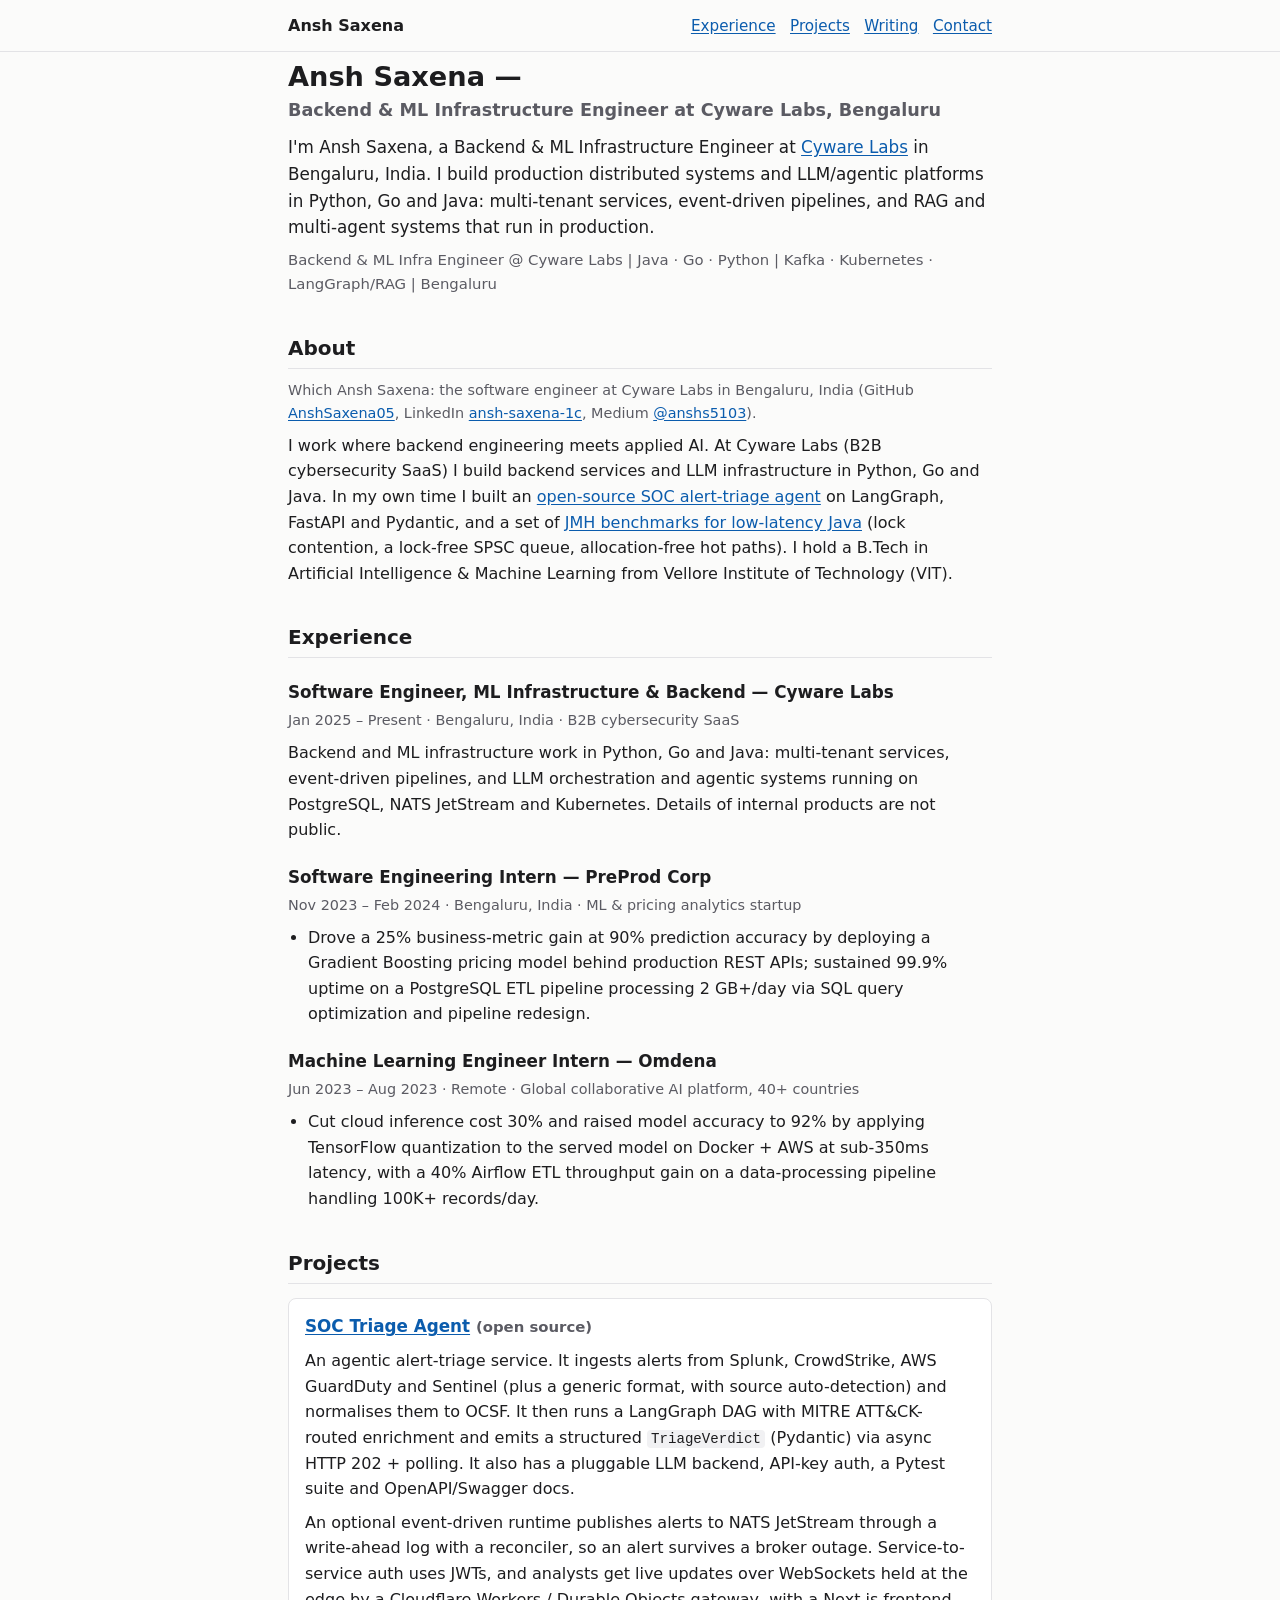
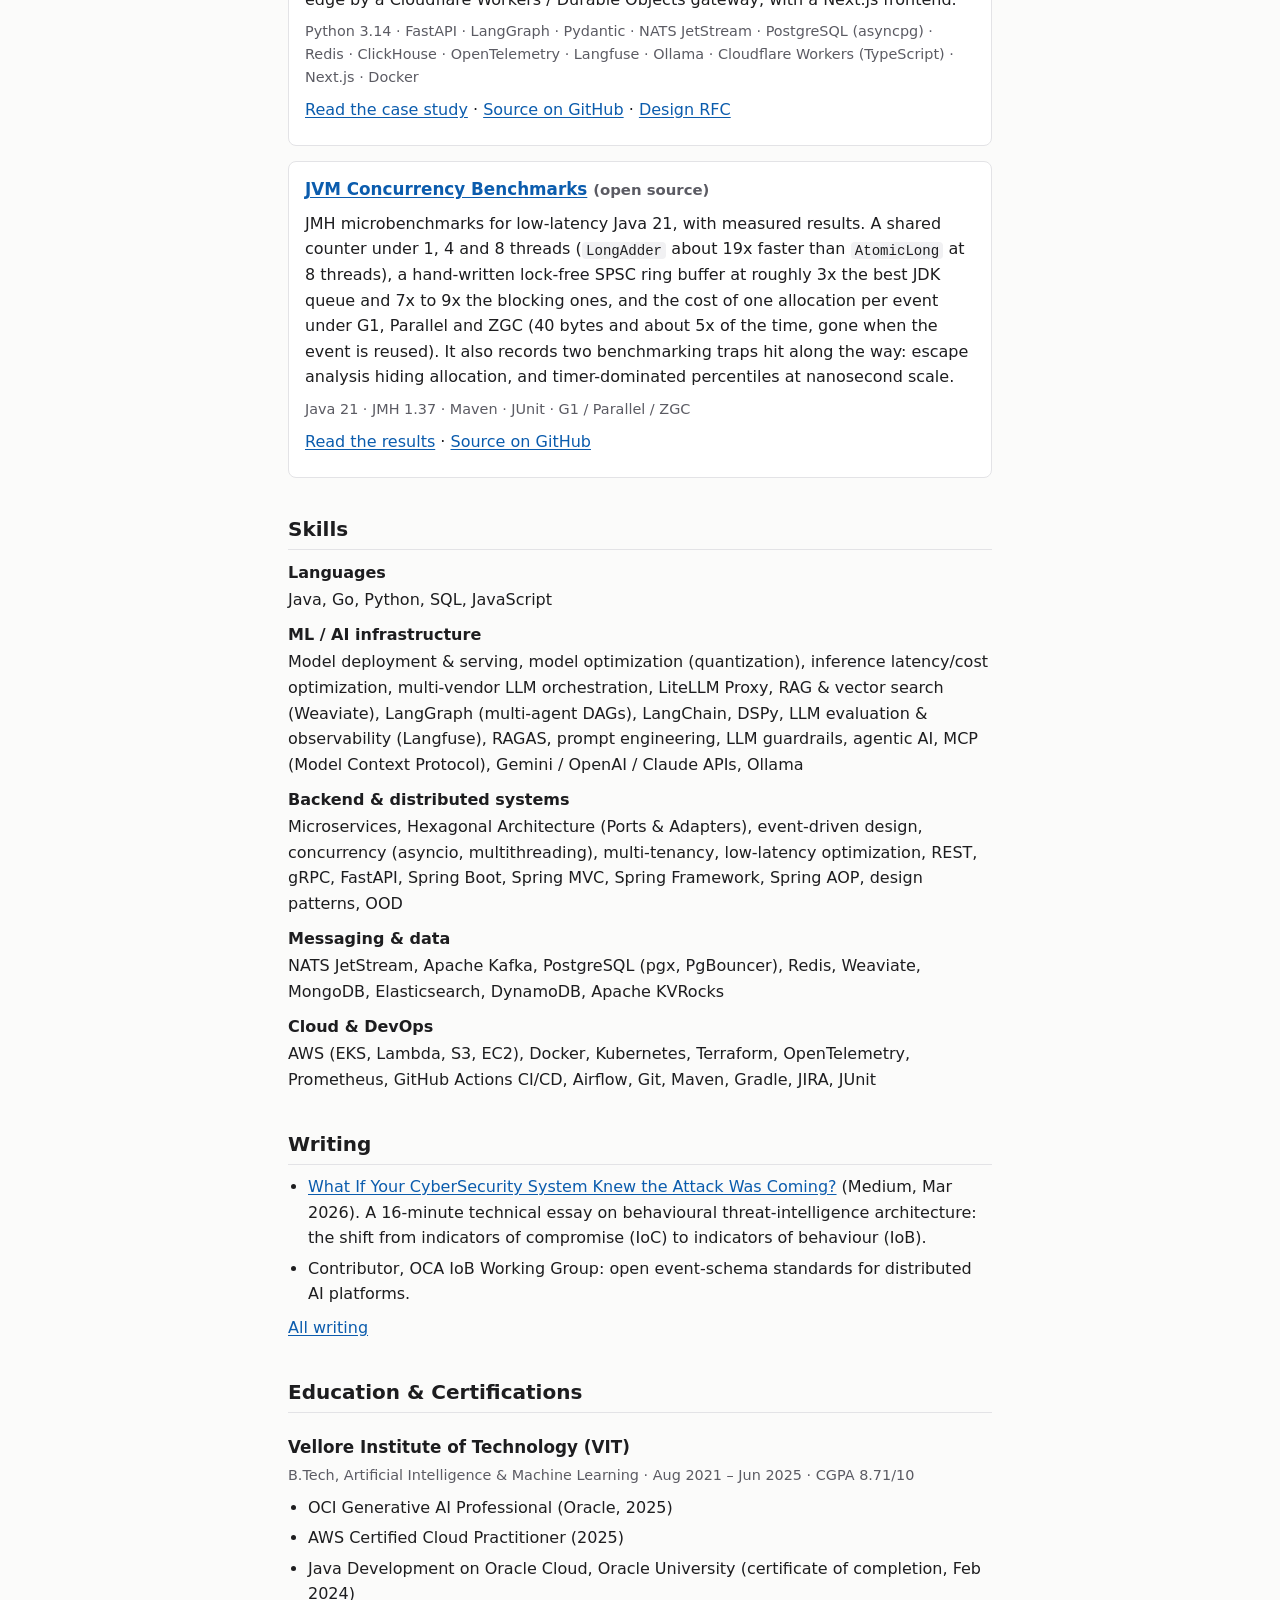
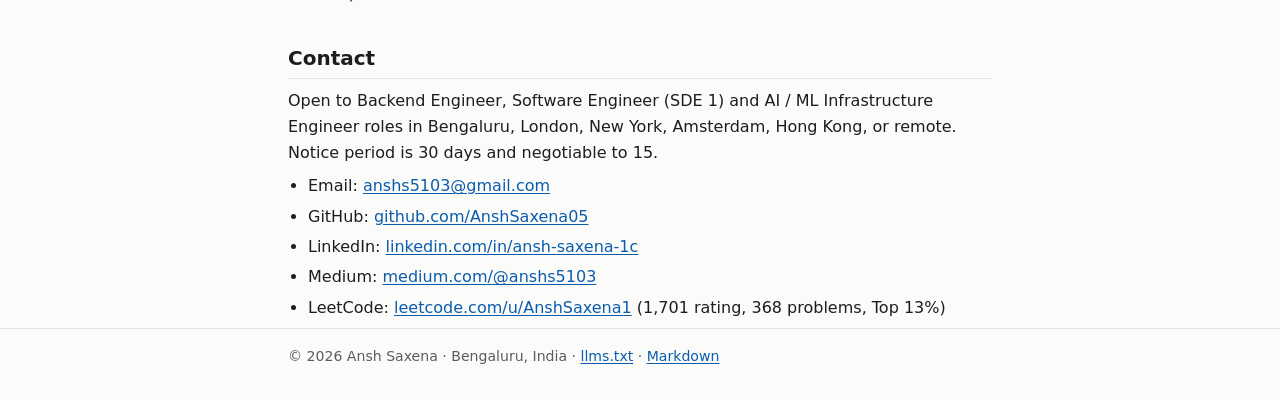
==== commit 8fc8667b: "Add identity disambiguation: alternate names, identifiers and a "which Ansh Saxena" line Co-Authored" ====
--- a/index.html
+++ b/index.html
@@ -66,7 +66,7 @@
       "mainEntity": {
         "@id": "https://anshsaxena05.github.io/#person"
       },
-      "dateModified": "2026-10-03T19:35:03+05:30",
+      "dateModified": "2026-10-03T19:45:08+05:30",
       "inLanguage": "en",
       "primaryImageOfPage": {
         "@type": "ImageObject",
@@ -81,7 +81,19 @@
       "name": "Ansh Saxena",
       "givenName": "Ansh",
       "familyName": "Saxena",
-      "alternateName": "AnshSaxena05",
+      "alternateName": [
+        "AnshSaxena05",
+        "Ansh Saxena Cyware",
+        "Ansh Saxena Cyware Labs",
+        "Ansh Saxena backend engineer",
+        "Ansh Saxena software engineer Bengaluru"
+      ],
+      "identifier": [
+        { "@type": "PropertyValue", "propertyID": "GitHub", "value": "AnshSaxena05" },
+        { "@type": "PropertyValue", "propertyID": "LinkedIn", "value": "ansh-saxena-1c" },
+        { "@type": "PropertyValue", "propertyID": "Medium", "value": "@anshs5103" },
+        { "@type": "PropertyValue", "propertyID": "LeetCode", "value": "AnshSaxena1" }
+      ],
       "jobTitle": "Software Engineer, ML Infrastructure & Backend",
       "description": "Backend & ML Infrastructure Engineer at Cyware Labs, Bengaluru. Builds production distributed systems and LLM/agentic platforms in Python, Go and Java.",
       "worksFor": {
@@ -197,6 +209,7 @@
 
 <section id="about">
 <h2>About</h2>
+<p class="meta">Which Ansh Saxena: the software engineer at Cyware Labs in Bengaluru, India (GitHub <a href="https://github.com/AnshSaxena05" rel="me">AnshSaxena05</a>, LinkedIn <a href="https://www.linkedin.com/in/ansh-saxena-1c" rel="me">ansh-saxena-1c</a>, Medium <a href="https://medium.com/@anshs5103" rel="me">@anshs5103</a>).</p>
 <p>I work where backend engineering meets applied AI. At Cyware Labs (B2B cybersecurity SaaS) I build backend services and LLM infrastructure in Python, Go and Java. In my own time I built an <a href="projects/soc-triage-agent.html">open-source SOC alert-triage agent</a> on LangGraph, FastAPI and Pydantic, and a set of <a href="projects/jvm-concurrency-benchmarks.html">JMH benchmarks for low-latency Java</a> (lock contention, a lock-free SPSC queue, allocation-free hot paths). I hold a B.Tech in Artificial Intelligence &amp; Machine Learning from Vellore Institute of Technology (VIT).</p>
 </section>
 
